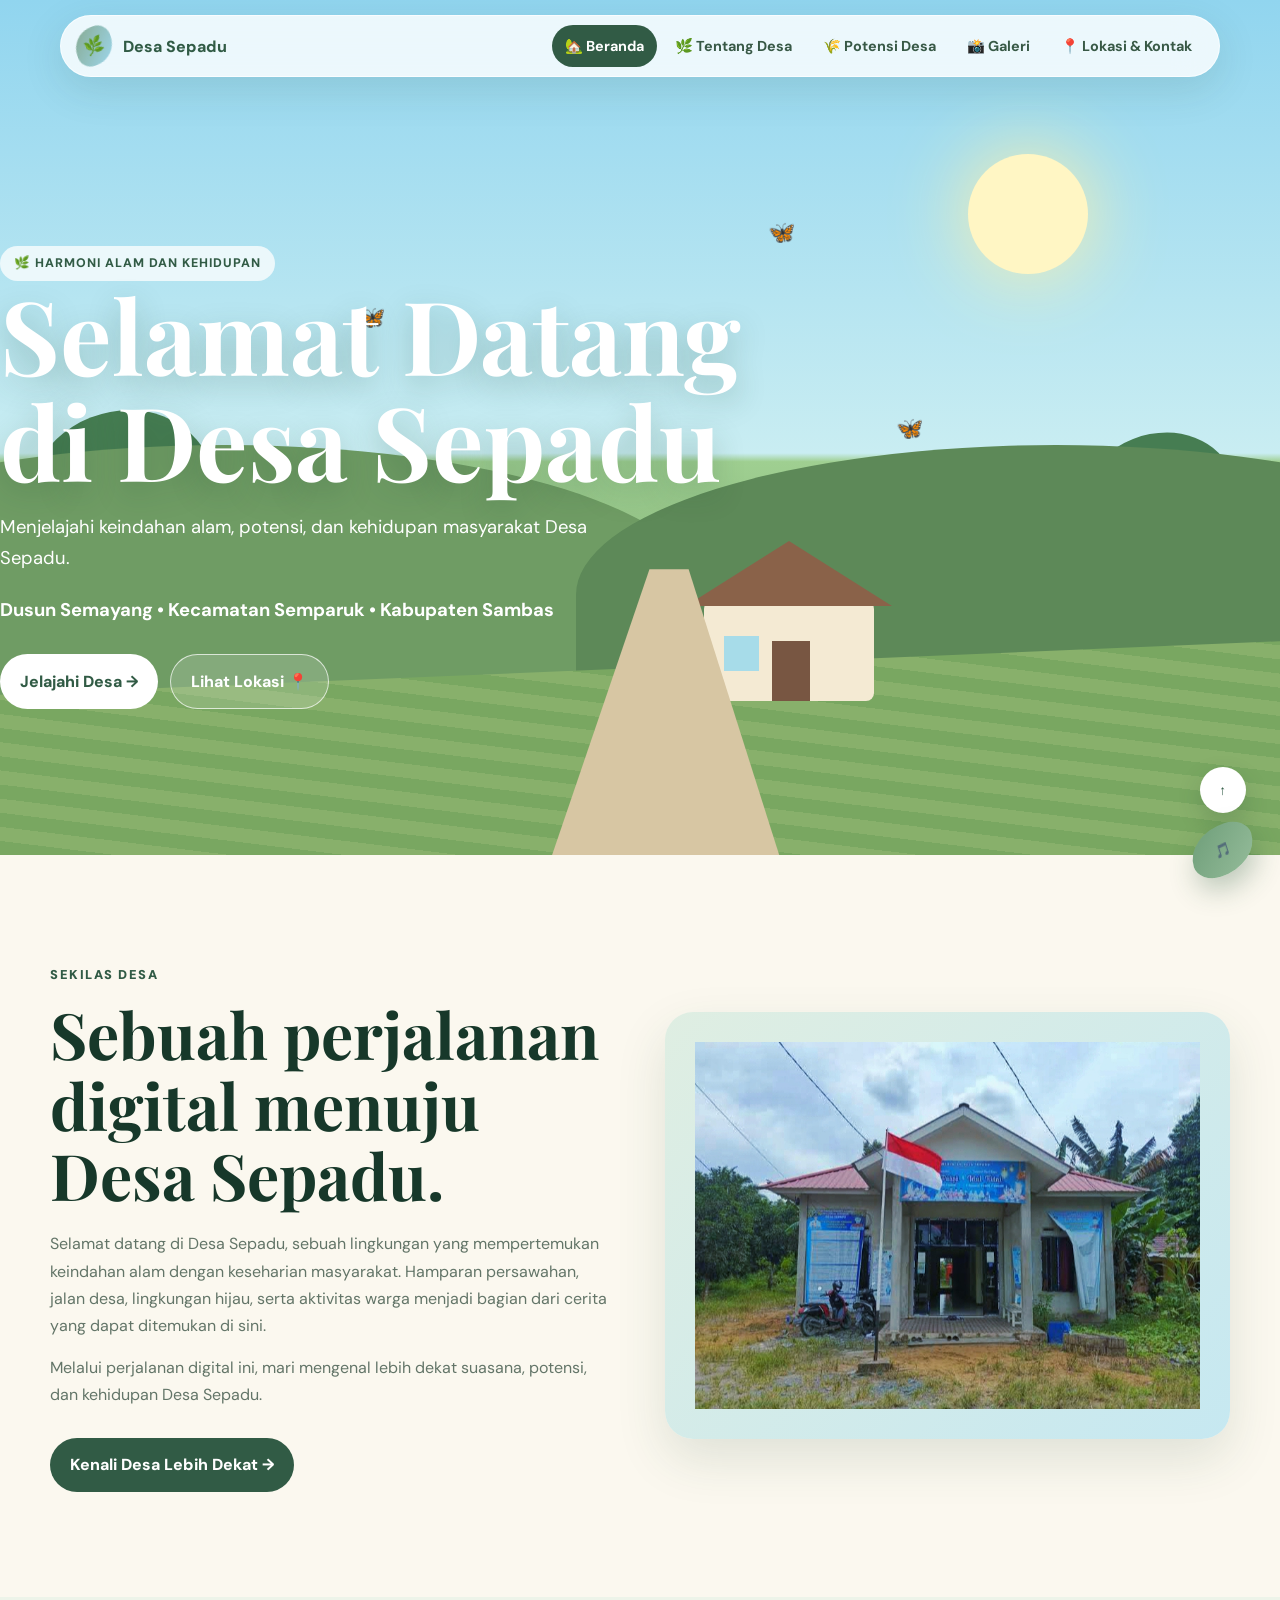
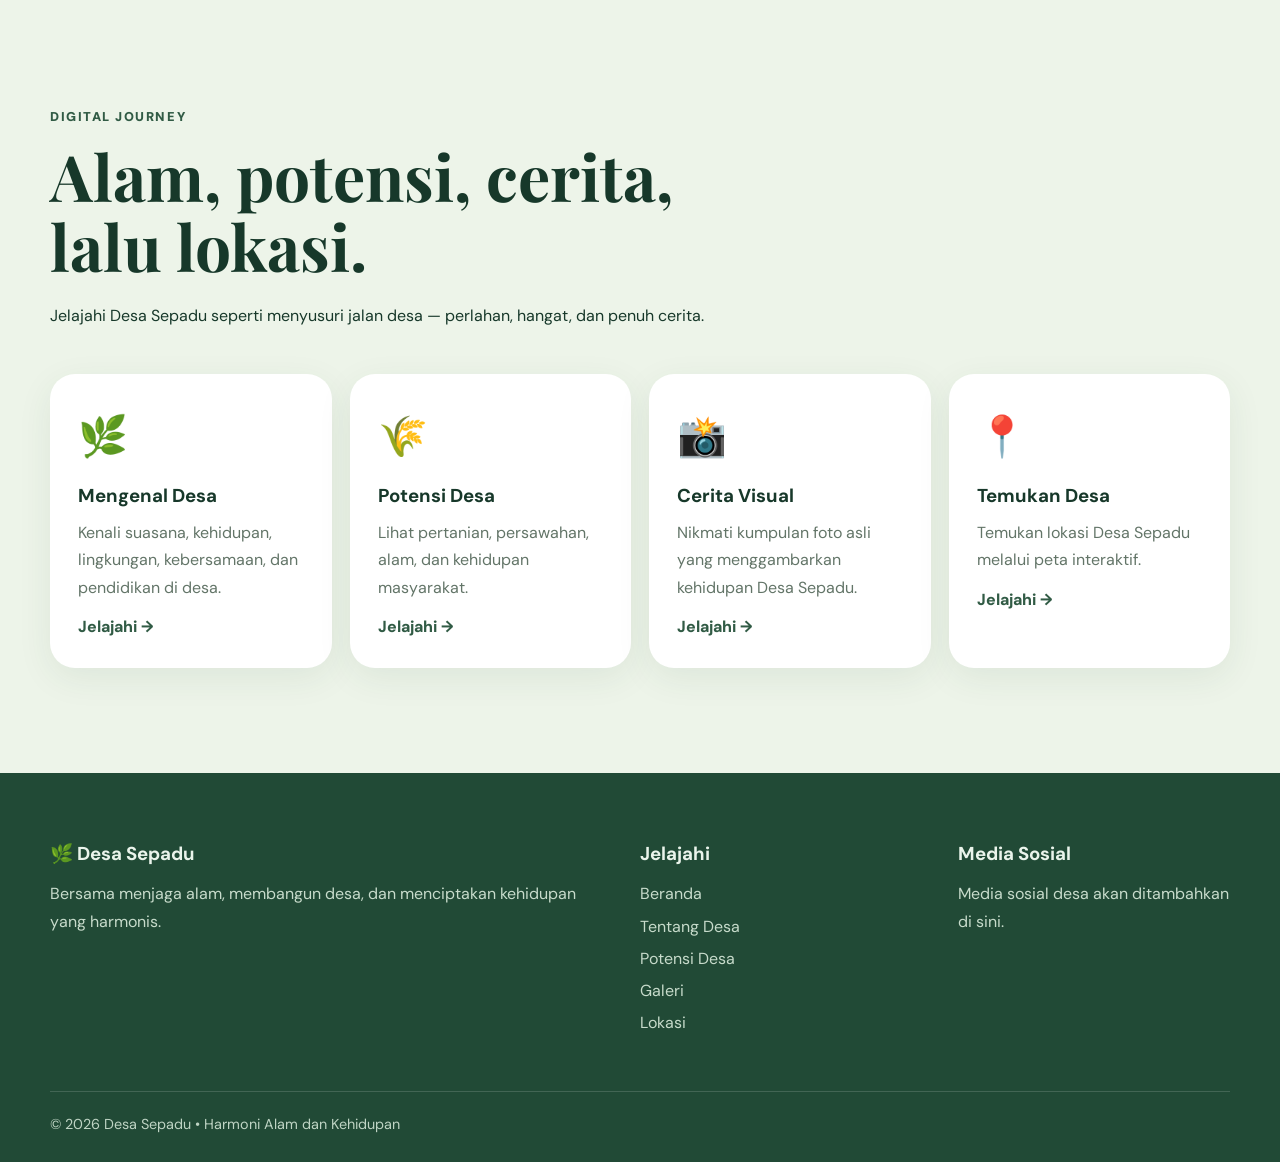
==== index.html @ 06045ded "Add files via upload" ====
<!DOCTYPE html>
<html lang="id">
<head>
    <meta charset="UTF-8">
    <meta name="viewport" content="width=device-width, initial-scale=1.0">
    <title>Desa Sepadu — Harmoni Alam dan Kehidupan</title>
    <link rel="stylesheet" href="style.css">
</head>

<body>

<!-- ================= NAVBAR ================= -->
<nav class="navbar">
    <div class="nav-container">

        <a href="index.html" class="logo">
            <span>🌿</span> Desa Sepadu
        </a>

        <button class="menu-btn" onclick="toggleMenu()">☰</button>

        <div class="nav-links" id="navLinks">
            <a href="index.html" class="active">🏡 Beranda</a>
            <a href="tentang.html">🌿 Tentang Desa</a>
            <a href="potensi.html">🌾 Potensi Desa</a>
            <a href="galeri.html">📸 Galeri</a>
            <a href="lokasi.html">📍 Lokasi & Kontak</a>
        </div>

    </div>
</nav>


<!-- ================= HERO ================= -->
<section class="hero">

    <div class="cloud cloud1"></div>
    <div class="cloud cloud2"></div>

    <div class="sun"></div>

    <div class="bird bird1">🐦</div>
    <div class="bird bird2">🐦</div>

    <div class="butterfly butterfly1">🦋</div>
    <div class="butterfly butterfly2">🦋</div>
    <div class="butterfly butterfly3">🦋</div>

    <div class="big-tree tree-left">
        <div class="tree-top"></div>
        <div class="tree-trunk"></div>
    </div>

    <div class="big-tree tree-right">
        <div class="tree-top"></div>
        <div class="tree-trunk"></div>
    </div>

    <div class="hill hill1"></div>
    <div class="hill hill2"></div>

    <div class="field"></div>

    <div class="house">
        <div class="roof"></div>
        <div class="door"></div>
        <div class="window"></div>
    </div>

    <div class="road"></div>

    <div class="hero-content reveal">

        <span class="badge">🌿 HARMONI ALAM DAN KEHIDUPAN</span>

        <h1>Selamat Datang<br>di Desa Sepadu</h1>

        <p>
            Menjelajahi keindahan alam, potensi, dan kehidupan
            masyarakat Desa Sepadu.
        </p>

        <p class="location-text">
            Dusun Semayang • Kecamatan Semparuk • Kabupaten Sambas
        </p>

        <div class="hero-buttons">
            <a href="tentang.html" class="btn primary">
                Jelajahi Desa →
            </a>

            <a href="lokasi.html" class="btn secondary">
                Lihat Lokasi 📍
            </a>
        </div>

    </div>

</section>


<!-- ================= SEKILAS ================= -->
<section class="section">

    <div class="container split">

        <div class="reveal">

            <span class="section-label">SEKILAS DESA</span>

            <h2>
                Sebuah perjalanan digital
                menuju Desa Sepadu.
            </h2>

            <p>
                Selamat datang di Desa Sepadu, sebuah lingkungan
                yang mempertemukan keindahan alam dengan keseharian
                masyarakat. Hamparan persawahan, jalan desa,
                lingkungan hijau, serta aktivitas warga menjadi
                bagian dari cerita yang dapat ditemukan di sini.
            </p>

            <p>
                Melalui perjalanan digital ini, mari mengenal lebih
                dekat suasana, potensi, dan kehidupan Desa Sepadu.
            </p>

            <a href="tentang.html" class="btn green">
                Kenali Desa Lebih Dekat →
            </a>

        </div>

      <div class="image-placeholder reveal">
    <img src="kantor-desa.jpeg"
         alt="Kantor Desa Desa Sepadu">
</div>
    </div>

</section>


<!-- ================= JOURNEY ================= -->
<section class="section soft">

    <div class="container">

        <div class="section-heading reveal">

            <span class="section-label">DIGITAL JOURNEY</span>

            <h2>
                Alam, potensi, cerita,<br>
                lalu lokasi.
            </h2>

            <p>
                Jelajahi Desa Sepadu seperti menyusuri jalan desa —
                perlahan, hangat, dan penuh cerita.
            </p>

        </div>


        <div class="journey-grid">

            <a href="tentang.html" class="journey-card reveal">
                <div class="journey-icon">🌿</div>
                <h3>Mengenal Desa</h3>
                <p>
                    Kenali suasana, kehidupan, lingkungan,
                    kebersamaan, dan pendidikan di desa.
                </p>
                <span>Jelajahi →</span>
            </a>


            <a href="potensi.html" class="journey-card reveal">
                <div class="journey-icon">🌾</div>
                <h3>Potensi Desa</h3>
                <p>
                    Lihat pertanian, persawahan, alam,
                    dan kehidupan masyarakat.
                </p>
                <span>Jelajahi →</span>
            </a>


            <a href="galeri.html" class="journey-card reveal">
                <div class="journey-icon">📸</div>
                <h3>Cerita Visual</h3>
                <p>
                    Nikmati kumpulan foto asli yang
                    menggambarkan kehidupan Desa Sepadu.
                </p>
                <span>Jelajahi →</span>
            </a>


            <a href="lokasi.html" class="journey-card reveal">
                <div class="journey-icon">📍</div>
                <h3>Temukan Desa</h3>
                <p>
                    Temukan lokasi Desa Sepadu melalui
                    peta interaktif.
                </p>
                <span>Jelajahi →</span>
            </a>

        </div>

    </div>

</section>


<!-- ================= FOOTER ================= -->
<footer>

    <div class="footer-container">

        <div>
            <h3>🌿 Desa Sepadu</h3>

            <p>
                Bersama menjaga alam, membangun desa,
                dan menciptakan kehidupan yang harmonis.
            </p>
        </div>

        <div>
            <h3>Jelajahi</h3>

            <a href="index.html">Beranda</a>
            <a href="tentang.html">Tentang Desa</a>
            <a href="potensi.html">Potensi Desa</a>
            <a href="galeri.html">Galeri</a>
            <a href="lokasi.html">Lokasi</a>
        </div>

        <div>
            <h3>Media Sosial</h3>

            <p>
                Media sosial desa akan ditambahkan di sini.
            </p>
        </div>

    </div>

    <div class="copyright">
        © 2026 Desa Sepadu • Harmoni Alam dan Kehidupan
    </div>

</footer>


<!-- ================= MUSIC ================= -->

<audio id="music"
       src="background-musik.mpeg"
       loop>
</audio>

<div class="floating-controls">

    <button id="topBtn" onclick="backToTop()">
        ↑
    </button>

    <button id="musicBtn"
            class="leaf-button"
            onclick="toggleMusic()"
            title="Putar Musik Desa">
        🎵
    </button>

</div>


<script src="script.js"></script>

</body>
</html>
---- style.css ----
@import url('https://fonts.googleapis.com/css2?family=DM+Sans:wght@400;500;600;700&family=Playfair+Display:wght@600;700;800&display=swap');


:root {

    --sage: #86a98f;
    --sage-dark: #315b45;
    --sage-light: #dfeee2;

    --sky: #9ed8ef;

    --cream: #fbf8ef;

    --white: #ffffff;

    --dark: #17382a;

    --muted: #637568;

    --shadow:
        0 20px 50px rgba(37, 75, 52, .13);

}


* {
    box-sizing: border-box;
    margin: 0;
    padding: 0;
}


html {
    scroll-behavior: smooth;
}


body {

    font-family:
        "DM Sans",
        sans-serif;

    background: var(--cream);

    color: var(--dark);

    line-height: 1.7;

    overflow-x: hidden;

}


a {
    text-decoration: none;

    color: inherit;
}


img {
    width: 100%;

    display: block;

}


.container {

    width:
        min(1180px, calc(100% - 40px));

    margin: auto;

}


/* ================= NAVBAR ================= */

.navbar {

    position: fixed;

    top: 15px;

    left: 50%;

    transform:
        translateX(-50%);

    z-index: 100;

    width:
        min(1160px, calc(100% - 28px));

    background:
        rgba(255,255,255,.82);

    backdrop-filter:
        blur(20px);

    border:
        1px solid rgba(255,255,255,.7);

    border-radius: 50px;

    box-shadow:
        0 12px 40px rgba(35,75,53,.13);

}


.nav-container {

    padding: 9px 14px;

    display: flex;

    align-items: center;

    justify-content: space-between;

}


.logo {

    display: flex;

    align-items: center;

    gap: 10px;

    font-weight: 800;

    color: var(--sage-dark);

}


.logo span {

    width: 38px;

    height: 38px;

    display: grid;

    place-items: center;

    background:
        linear-gradient(
            135deg,
            var(--sage),
            var(--sky)
        );

    border-radius:
        60% 35% 60% 35%;

    transform:
        rotate(-20deg);

}


.nav-links {

    display: flex;

    gap: 5px;

}


.nav-links a {

    padding:
        9px 13px;

    border-radius: 30px;

    font-size: .9rem;

    font-weight: 700;

    color: #385946;

    transition: .3s;

}


.nav-links a:hover,
.nav-links a.active {

    background:
        var(--sage-dark);

    color: white;

}


.menu-btn {

    display: none;

    border: none;

    background: none;

    font-size: 25px;

    color:
        var(--sage-dark);

}


/* ================= HERO ================= */

.hero {

    min-height: 95vh;

    position: relative;

    overflow: hidden;

    display: flex;

    align-items: center;

    background:
        linear-gradient(
            #91d5ef 0%,
            #c9edf2 53%,
            #9fcf91 54%,
            #64925d 100%
        );

}


.hero-content {

    position: relative;

    z-index: 20;

    padding-top: 100px;

}


.hero h1 {

    font-family:
        "Playfair Display",
        serif;

    color: white;

    font-size:
        clamp(3rem, 8vw, 6.5rem);

    line-height: 1.03;

    max-width: 850px;

    text-shadow:
        0 10px 30px rgba(27,70,46,.25);

}


.hero p {

    color: white;

    max-width: 650px;

    font-size: 1.15rem;

    margin-top: 20px;

}


.location-text {

    font-weight: 700;

}


.badge {

    display: inline-block;

    padding: 7px 14px;

    border-radius: 30px;

    background:
        rgba(255,255,255,.75);

    color:
        var(--sage-dark);

    font-weight: 800;

    font-size: .78rem;

    letter-spacing: .08em;

}


.hero-buttons {

    display: flex;

    flex-wrap: wrap;

    gap: 12px;

    margin-top: 28px;

}


.btn {

    display: inline-flex;

    align-items: center;

    justify-content: center;

    padding:
        13px 20px;

    border-radius: 50px;

    font-weight: 800;

    transition: .3s;

}


.btn:hover {

    transform:
        translateY(-4px);

}


.btn.primary {

    background: white;

    color: var(--sage-dark);

}


.btn.secondary {

    color: white;

    border:
        1px solid rgba(255,255,255,.7);

    background:
        rgba(255,255,255,.15);

}


.btn.green {

    background:
        var(--sage-dark);

    color: white;

    margin-top: 15px;

}


/* ================= LANDSCAPE ================= */

.sun {

    position: absolute;

    width: 120px;

    height: 120px;

    border-radius: 50%;

    background: #fff6c4;

    right: 15%;

    top: 18%;

    box-shadow:
        0 0 80px #fff1a7;

}


.cloud {

    position: absolute;

    width: 190px;

    height: 55px;

    background:
        rgba(255,255,255,.75);

    border-radius: 50px;

    animation:
        cloudMove 40s linear infinite;

}


.cloud::before,
.cloud::after {

    content: "";

    position: absolute;

    background: inherit;

    border-radius: 50%;

}


.cloud::before {

    width: 90px;

    height: 90px;

    left: 25px;

    top: -40px;

}


.cloud::after {

    width: 100px;

    height: 100px;

    right: 20px;

    top: -50px;

}


.cloud1 {

    top: 20%;

    left: -220px;

}


.cloud2 {

    top: 34%;

    left: -400px;

    transform: scale(.7);

    animation-duration: 55s;

}


@keyframes cloudMove {

    to {

        left: 110%;

    }

}


.hill {

    position: absolute;

    bottom: 13%;

    width: 75%;

    height: 35%;

    border-radius:
        50% 50% 0 0;

    background:
        #6f9c64;

}


.hill1 {

    left: -20%;

}


.hill2 {

    right: -20%;

    background:
        #5d8958;

}


.field {

    position: absolute;

    bottom: 0;

    width: 100%;

    height: 25%;

    background:
        repeating-linear-gradient(
            7deg,
            #79a761 0 14px,
            #88b06b 14px 28px
        );

    clip-path:
        polygon(
            0 25%,
            100% 0,
            100% 100%,
            0 100%
        );

}


.road {

    position: absolute;

    bottom: -5px;

    left: 43%;

    width: 18%;

    height: 34%;

    background:
        #d7c6a3;

    clip-path:
        polygon(
            43% 0,
            60% 0,
            100% 100%,
            0 100%
        );

}


/* ================= TREE ================= */

.big-tree {

    position: absolute;

    bottom: 17%;

    width: 190px;

    height: 300px;

}


.tree-left {

    left: 2%;

}


.tree-right {

    right: 2%;

    transform: scale(.85);

}


.tree-top {

    position: absolute;

    top: 0;

    width: 190px;

    height: 180px;

    background:
        #467d52;

    border-radius:
        55% 45% 50% 45%;

    animation:
        treeMove 5s ease-in-out infinite;

}


.tree-top::before {

    content: "";

    position: absolute;

    width: 120px;

    height: 120px;

    background: #578d5c;

    border-radius: 50%;

    left: -35px;

    top: 60px;

}


.tree-top::after {

    content: "";

    position: absolute;

    width: 130px;

    height: 130px;

    background: #528858;

    border-radius: 50%;

    right: -30px;

    top: 45px;

}


.tree-trunk {

    position: absolute;

    width: 27px;

    height: 150px;

    background: #654e34;

    left: 47%;

    bottom: 0;

    border-radius: 20px;

}


@keyframes treeMove {

    0%,100% {
        transform: rotate(-1deg);
    }

    50% {
        transform: rotate(2deg);
    }

}


/* ================= HOUSE ================= */

.house {

    position: absolute;

    left: 55%;

    bottom: 18%;

    width: 170px;

    height: 100px;

    background: #f4ead3;

    border-radius: 8px;

}


.roof {

    position: absolute;

    left: -18px;

    top: -60px;

    border-left:
        103px solid transparent;

    border-right:
        103px solid transparent;

    border-bottom:
        65px solid #8a6249;

}


.door {

    position: absolute;

    bottom: 0;

    left: 68px;

    width: 38px;

    height: 60px;

    background: #785642;

}


.window {

    position: absolute;

    left: 20px;

    bottom: 30px;

    width: 35px;

    height: 35px;

    background: #a7dce9;

}


/* ================= ANIMALS ================= */

.bird {

    position: absolute;

    left: -50px;

    font-size: 25px;

    animation:
        birdMove 24s linear infinite;

}


.bird1 {

    top: 18%;

}


.bird2 {

    top: 29%;

    animation-delay: -10s;

}


@keyframes birdMove {

    to {

        left: 110%;

        transform:
            translateY(80px);

    }

}


.butterfly {

    position: absolute;

    font-size: 22px;

    animation:
        butterflyMove 12s ease-in-out infinite;

}


.butterfly1 {

    left: 28%;

    top: 35%;

}


.butterfly2 {

    left: 70%;

    top: 48%;

    animation-delay: -4s;

}


.butterfly3 {

    left: 60%;

    top: 25%;

    animation-delay: -8s;

}


@keyframes butterflyMove {

    0%,100% {
        transform:
            translate(0,0);
    }

    35% {
        transform:
            translate(50px,-35px);
    }

    70% {
        transform:
            translate(20px,40px);
    }

}


/* ================= SECTION ================= */

.section {

    padding:
        105px 0;

}


.section.soft {

    background:
        #edf4e9;

}


.section-heading {

    max-width: 700px;

    margin-bottom: 45px;

}


.section-label {

    color:
        var(--sage-dark);

    font-weight: 900;

    font-size: .8rem;

    letter-spacing: .12em;

}


h2 {

    font-family:
        "Playfair Display",
        serif;

    font-size:
        clamp(2.2rem,5vw,4rem);

    line-height: 1.1;

    margin:
        12px 0 20px;

}


h3 {

    line-height: 1.2;

}


.split {

    display: grid;

    grid-template-columns:
        1fr 1fr;

    gap: 50px;

    align-items: center;

}


.split p {

    color:
        var(--muted);

    margin-bottom: 15px;

}


/* ================= PLACEHOLDER ================= */

.image-placeholder {

    min-height: 370px;

    border-radius: 28px;

    background:
        linear-gradient(
            135deg,
            #dfeee2,
            #c6e8f1
        );

    display: flex;

    flex-direction: column;

    align-items: center;

    justify-content: center;

    text-align: center;

    padding: 30px;

    box-shadow:
        var(--shadow);

}


.image-placeholder span {

    font-size: 60px;

    margin-bottom: 10px;

}


.image-placeholder p {

    color:
        var(--muted);

}


/* ================= JOURNEY ================= */

.journey-grid {

    display: grid;

    grid-template-columns:
        repeat(4,1fr);

    gap: 18px;

}


.journey-card {

    background:
        white;

    padding: 28px;

    border-radius: 25px;

    box-shadow:
        0 10px 35px rgba(39,74,52,.08);

    transition: .35s;

}


.journey-card:hover {

    transform:
        translateY(-10px);

    box-shadow:
        var(--shadow);

}


.journey-icon {

    font-size: 40px;

    margin-bottom: 15px;

}


.journey-card p {

    color:
        var(--muted);

    margin:
        12px 0;

}


.journey-card span {

    color:
        var(--sage-dark);

    font-weight: 800;

}


/* ================= PAGE HEADER ================= */

.page-header {

    padding:
        170px 0 85px;

    background:
        linear-gradient(
            135deg,
            #dff1e2,
            #bfe4ef
        );

}


.page-header h1 {

    font-family:
        "Playfair Display",
        serif;

    font-size:
        clamp(3rem,7vw,5.5rem);

    line-height: 1.05;

    max-width: 850px;

    margin-top: 18px;

}


.page-header p {

    color:
        var(--muted);

    margin-top: 20px;

    font-size: 1.1rem;

}


/* ================= INFO ================= */

.info-list {

    display: grid;

    gap: 12px;

    margin:
        25px 0;

}


.info-list div {

    background:
        white;

    padding:
        14px 17px;

    border-radius:
        16px;

    box-shadow:
        0 8px 25px rgba(40,80,55,.07);

}


/* ================= FEATURES ================= */

.feature-grid {

    display: grid;

    grid-template-columns:
        repeat(2,1fr);

    gap: 22px;

}


.feature-card {

    background:
        white;

    padding:
        30px;

    border-radius:
        27px;

    box-shadow:
        0 10px 30px rgba(40,80,55,.08);

    transition:
        .3s;

}


.feature-card:hover {

    transform:
        translateY(-6px);

}


.feature-icon {

    font-size: 38px;

    margin-bottom: 12px;

}


.feature-card p {

    color:
        var(--muted);

    margin-top: 12px;

}


/* ================= EDUCATION ================= */

.education {

    background:
        linear-gradient(
            135deg,
            #f3f8ed,
            #e0f1f3
        );

}


.real-image {

    border-radius:
        28px;

    overflow:
        hidden;

    box-shadow:
        var(--shadow);

}


.real-image img {

    width: 100%;

    min-height: 370px;

    object-fit: cover;

}


/* ================= POTENTIAL ================= */

.potential-grid {

    display: grid;

    grid-template-columns:
        repeat(2,1fr);

    gap: 25px;

}


.potential-card {

    background:
        white;

    border-radius:
        28px;

    overflow:
        hidden;

    box-shadow:
        0 10px 35px rgba(39,74,52,.09);

    transition:
        .35s;

}


.potential-card:hover {

    transform:
        translateY(-8px);

    box-shadow:
        var(--shadow);

}


.potential-image {

    height: 270px;

    overflow:
        hidden;

}


.potential-image img {

    width: 100%;

    height: 100%;

    object-fit: cover;

    transition:
        .6s;

}


.potential-card:hover
.potential-image img {

    transform:
        scale(1.07);

}


.placeholder-small {

    width: 100%;

    height: 100%;

    display: flex;

    align-items: center;

    justify-content: center;

    flex-direction: column;

    text-align: center;

    background:
        linear-gradient(
            135deg,
            #dfeee2,
            #c7e8f2
        );

    color:
        var(--sage-dark);

    font-weight: 800;

}


.potential-content {

    padding: 28px;

}


.potential-content p {

    color:
        var(--muted);

    margin:
        12px 0 20px;

}


.text-link {

    color:
        var(--sage-dark);

    font-weight:
        800;

}


/* ================= GALLERY ================= */

.gallery {

    columns:
        3 280px;

    column-gap:
        18px;

}


.gallery-item {

    break-inside:
        avoid;

    position:
        relative;

    overflow:
        hidden;

    border-radius:
        22px;

    margin-bottom:
        18px;

    background:
        #dfeee2;

    cursor:
        pointer;

}


.gallery-item img {

    width:
        100%;

    transition:
        .5s;

}


.gallery-item:hover img {

    transform:
        scale(1.06);

}


.gallery-placeholder {

    min-height:
        230px;

    display:
        none;

    align-items:
        center;

    justify-content:
        center;

    flex-direction:
        column;

    text-align:
        center;

    padding:
        25px;

    background:
        linear-gradient(
            135deg,
            #dfeee2,
            #c9e7f1
        );

    color:
        var(--sage-dark);

    font-weight:
        800;

}


.gallery-caption {

    position:
        absolute;

    left:
        0;

    right:
        0;

    bottom:
        0;

    padding:
        45px 18px 16px;

    color:
        white;

    font-weight:
        800;

    background:
        linear-gradient(
            transparent,
            rgba(15,45,29,.85)
        );

}


/* ================= LIGHTBOX ================= */

.lightbox {

    position:
        fixed;

    inset:
        0;

    z-index:
        200;

    background:
        rgba(10,25,17,.9);

    display:
        flex;

    align-items:
        center;

    justify-content:
        center;

    padding:
        25px;

    opacity:
        0;

    visibility:
        hidden;

    transition:
        .3s;

}


.lightbox.open {

    opacity:
        1;

    visibility:
        visible;

}


.lightbox img {

    max-width:
        90vw;

    max-height:
        85vh;

    width:
        auto;

    border-radius:
        18px;

}


.lightbox-close {

    position:
        absolute;

    right:
        25px;

    top:
        25px;

    width:
        45px;

    height:
        45px;

    border:
        none;

    border-radius:
        50%;

    background:
        white;

    font-size:
        28px;

    cursor:
        pointer;

}


/* ================= MAP ================= */

.contact-layout {

    display:
        grid;

    grid-template-columns:
        1.3fr 1fr;

    gap:
        30px;

}



.map-container {
    border-radius: 28px;
    overflow: hidden;
    box-shadow: var(--shadow);
    height: 520px;
}

#map {
    width: 100%;
    height: 100%;
}

.contact-card {

    background:
        white;

    padding:
        30px;

    border-radius:
        28px;

    box-shadow:
        var(--shadow);

}


.contact-item {

    display:
        flex;

    gap:
        15px;

    padding:
        17px 0;

    border-bottom:
        1px solid #e8eee8;

}


.contact-item > span {

    font-size:
        25px;

}


.contact-item p {

    color:
        var(--muted);

    margin-top:
        5px;

}


/* ================= FOOTER ================= */

footer {

    background:
        #214a36;

    color:
        #eaf4eb;

    padding:
        70px 0 25px;

}


.footer-container {

    width:
        min(1180px, calc(100% - 40px));

    margin:
        auto;

    display:
        grid;

    grid-template-columns:
        2fr 1fr 1fr;

    gap:
        45px;

}


.footer-container h3 {

    margin-bottom:
        15px;

}


.footer-container p {

    color:
        #c7dbcb;

}


.footer-container a {

    display:
        block;

    color:
        #c7dbcb;

    margin:
        5px 0;

}


.footer-container a:hover {

    color:
        white;

}


.copyright {

    width:
        min(1180px, calc(100% - 40px));

    margin:
        50px auto 0;

    padding-top:
        20px;

    border-top:
        1px solid rgba(255,255,255,.15);

    color:
        #bfd4c4;

    font-size:
        .9rem;

}


/* ================= FLOATING BUTTON ================= */

.floating-controls {

    position:
        fixed;

    right:
        25px;

    bottom:
        25px;

    z-index:
        150;

    display:
        flex;

    flex-direction:
        column;

    gap:
        12px;

    align-items:
        center;

}


#topBtn {

    width:
        46px;

    height:
        46px;

    border:
        none;

    border-radius:
        50%;

    background:
        white;

    color:
        var(--sage-dark);

    box-shadow:
        0 10px 25px rgba(30,70,48,.2);

    cursor:
        pointer;

    opacity:
        0;

    pointer-events:
        none;

    transition:
        .3s;

}


#topBtn.show {

    opacity:
        1;

    pointer-events:
        auto;

}


.leaf-button {

    width:
        65px;

    height:
        50px;

    border:
        none;

    color:
        white;

    cursor:
        pointer;

    background:
        linear-gradient(
            135deg,
            #6d9d78,
            #96bd9b
        );

    border-radius:
        65% 35% 65% 35%;

    transform:
        rotate(-18deg);

    box-shadow:
        0 12px 28px rgba(37,84,54,.3);

    transition:
        .3s;

}


.leaf-button:hover {

    transform:
        rotate(-25deg)
        scale(1.08);

}


/* ================= REVEAL ================= */

.reveal {

    opacity:
        0;

    transform:
        translateY(25px);

    transition:
        .8s ease;

}


.reveal.show {

    opacity:
        1;

    transform:
        translateY(0);

}


/* ================= MOBILE ================= */

@media(max-width:900px) {

    .menu-btn {

        display:
            block;

    }


    .nav-links {

        display:
            none;

        position:
            absolute;

        top:
            65px;

        left:
            0;

        right:
            0;

        flex-direction:
            column;

        background:
            rgba(255,255,255,.97);

        padding:
            12px;

        border-radius:
            25px;

        box-shadow:
            var(--shadow);

    }


    .nav-links.open {

        display:
            flex;

    }


    .nav-links a {

        width:
            100%;

        text-align:
            center;

    }


    .split,
    .contact-layout {

        grid-template-columns:
            1fr;

    }


    .journey-grid {

        grid-template-columns:
            repeat(2,1fr);

    }


    .potential-grid {

        grid-template-columns:
            1fr;

    }


    .footer-container {

        grid-template-columns:
            1fr 1fr;

    }

}


@media(max-width:600px) {

    .container {

        width:
            calc(100% - 28px);

    }


    .navbar {

        top:
            10px;

    }


    .hero {

        min-height:
            90vh;

    }


    .hero h1 {

        font-size:
            3.2rem;

    }


    .hero-content {

        padding-top:
            90px;

    }


    .big-tree {

        transform:
            scale(.65);

        transform-origin:
            bottom;

    }


    .tree-left {

        left:
            -50px;

    }


    .tree-right {

        right:
            -60px;

    }


    .house {

        left:
            43%;

        transform:
            scale(.6);

        transform-origin:
            bottom;

    }


    .journey-grid,
    .feature-grid {

        grid-template-columns:
            1fr;

    }


    .section {

        padding:
            75px 0;

    }


    .page-header {

        padding:
            130px 0 65px;

    }


    .page-header h1 {

        font-size:
            3.1rem;

    }


    #map {

        height:
            390px;

    }


    .footer-container {

        grid-template-columns:
            1fr;

    }


    .floating-controls {

        right:
            15px;

        bottom:
            15px;

    }


    .sun {

        width:
            80px;

        height:
            80px;

    }

}


/* ================= REDUCED MOTION ================= */

@media(prefers-reduced-motion: reduce) {

    *,
    *::before,
    *::after {

        animation-duration:
            .001ms !important;

        animation-iteration-count:
            1 !important;

        scroll-behavior:
            auto !important;

        transition-duration:
            .001ms !important;

    }

}
/* ================= KATA PENUTUP ================= */

.closing-section {
    padding: 100px 0;
    text-align: center;
    background: linear-gradient(135deg, #dfeee2, #c9e7f1);
}

.closing-section .container {
    max-width: 850px;
}

.closing-section h2 {
    margin-top: 20px;
    color: var(--dark);
}

.closing-section p {
    color: var(--muted);
    font-size: 1.05rem;
    margin-top: 15px;
}

.closing-section strong {
    color: var(--sage-dark);
}
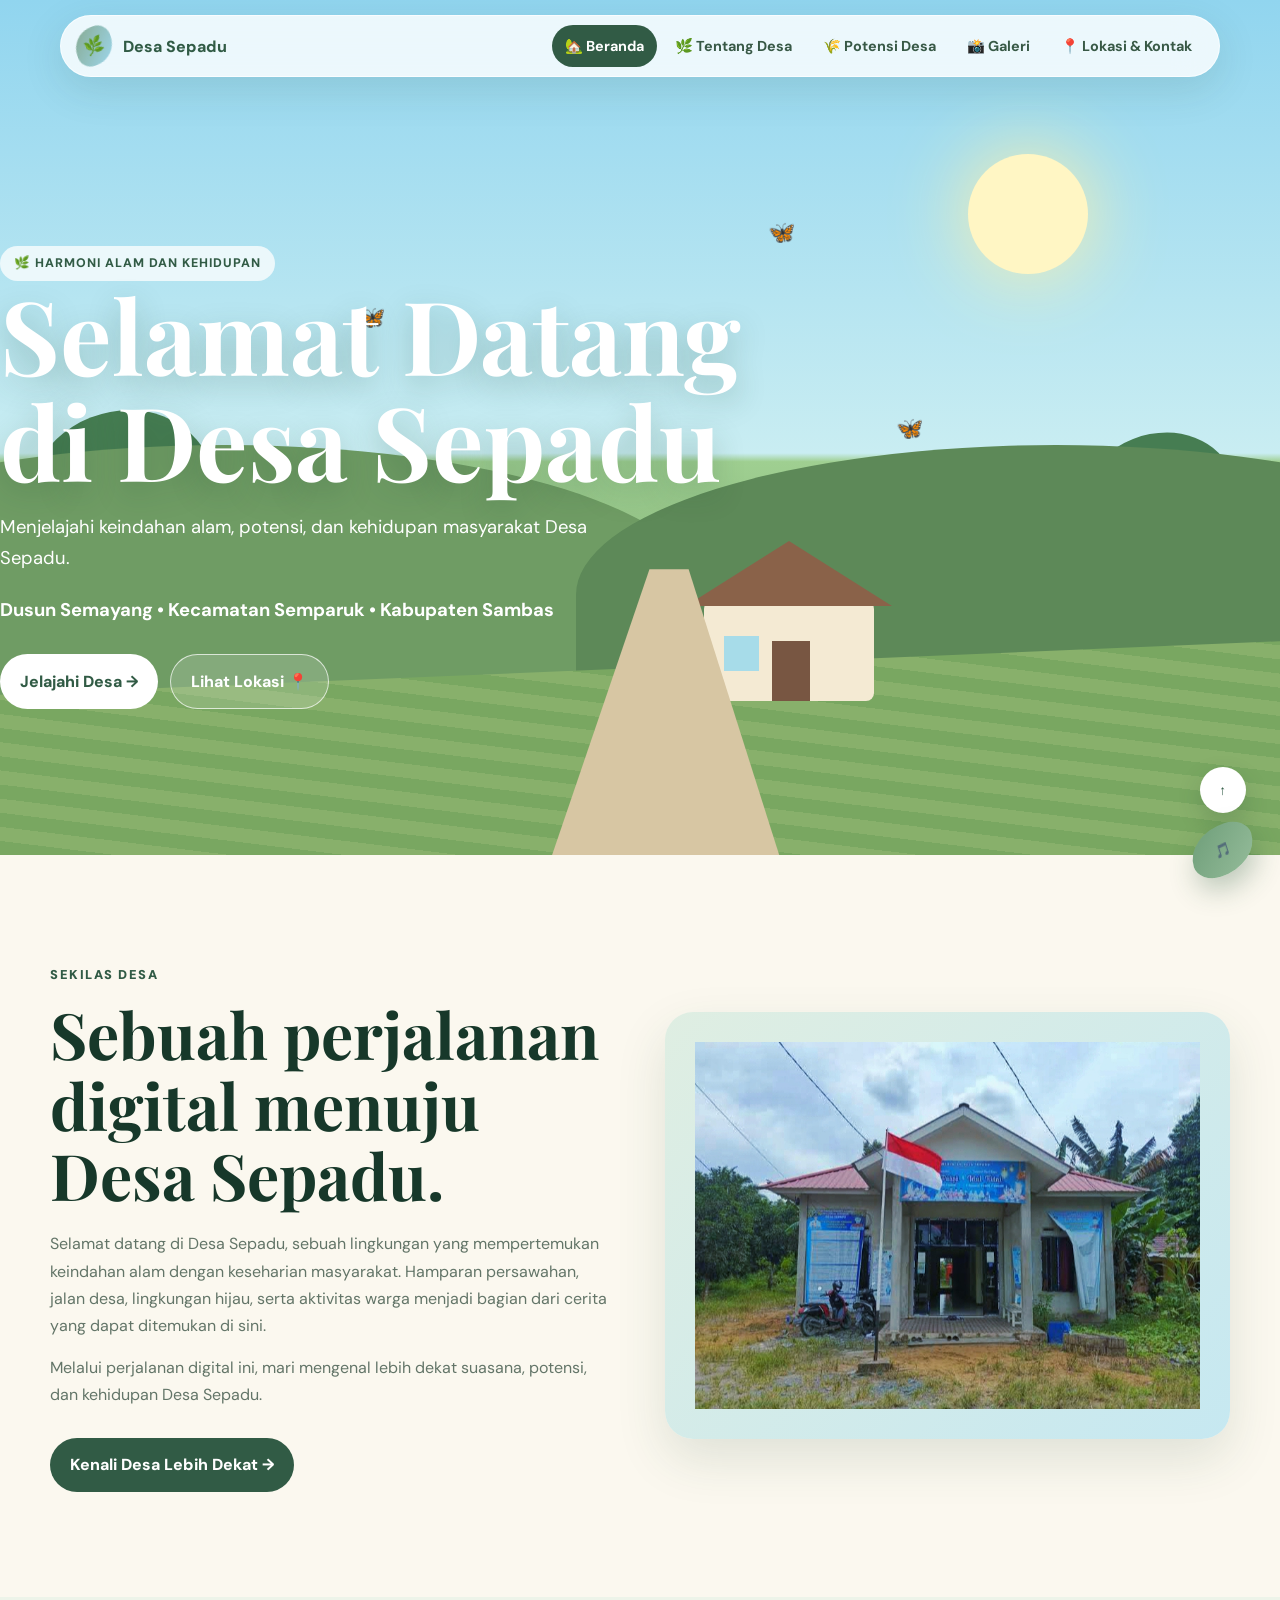
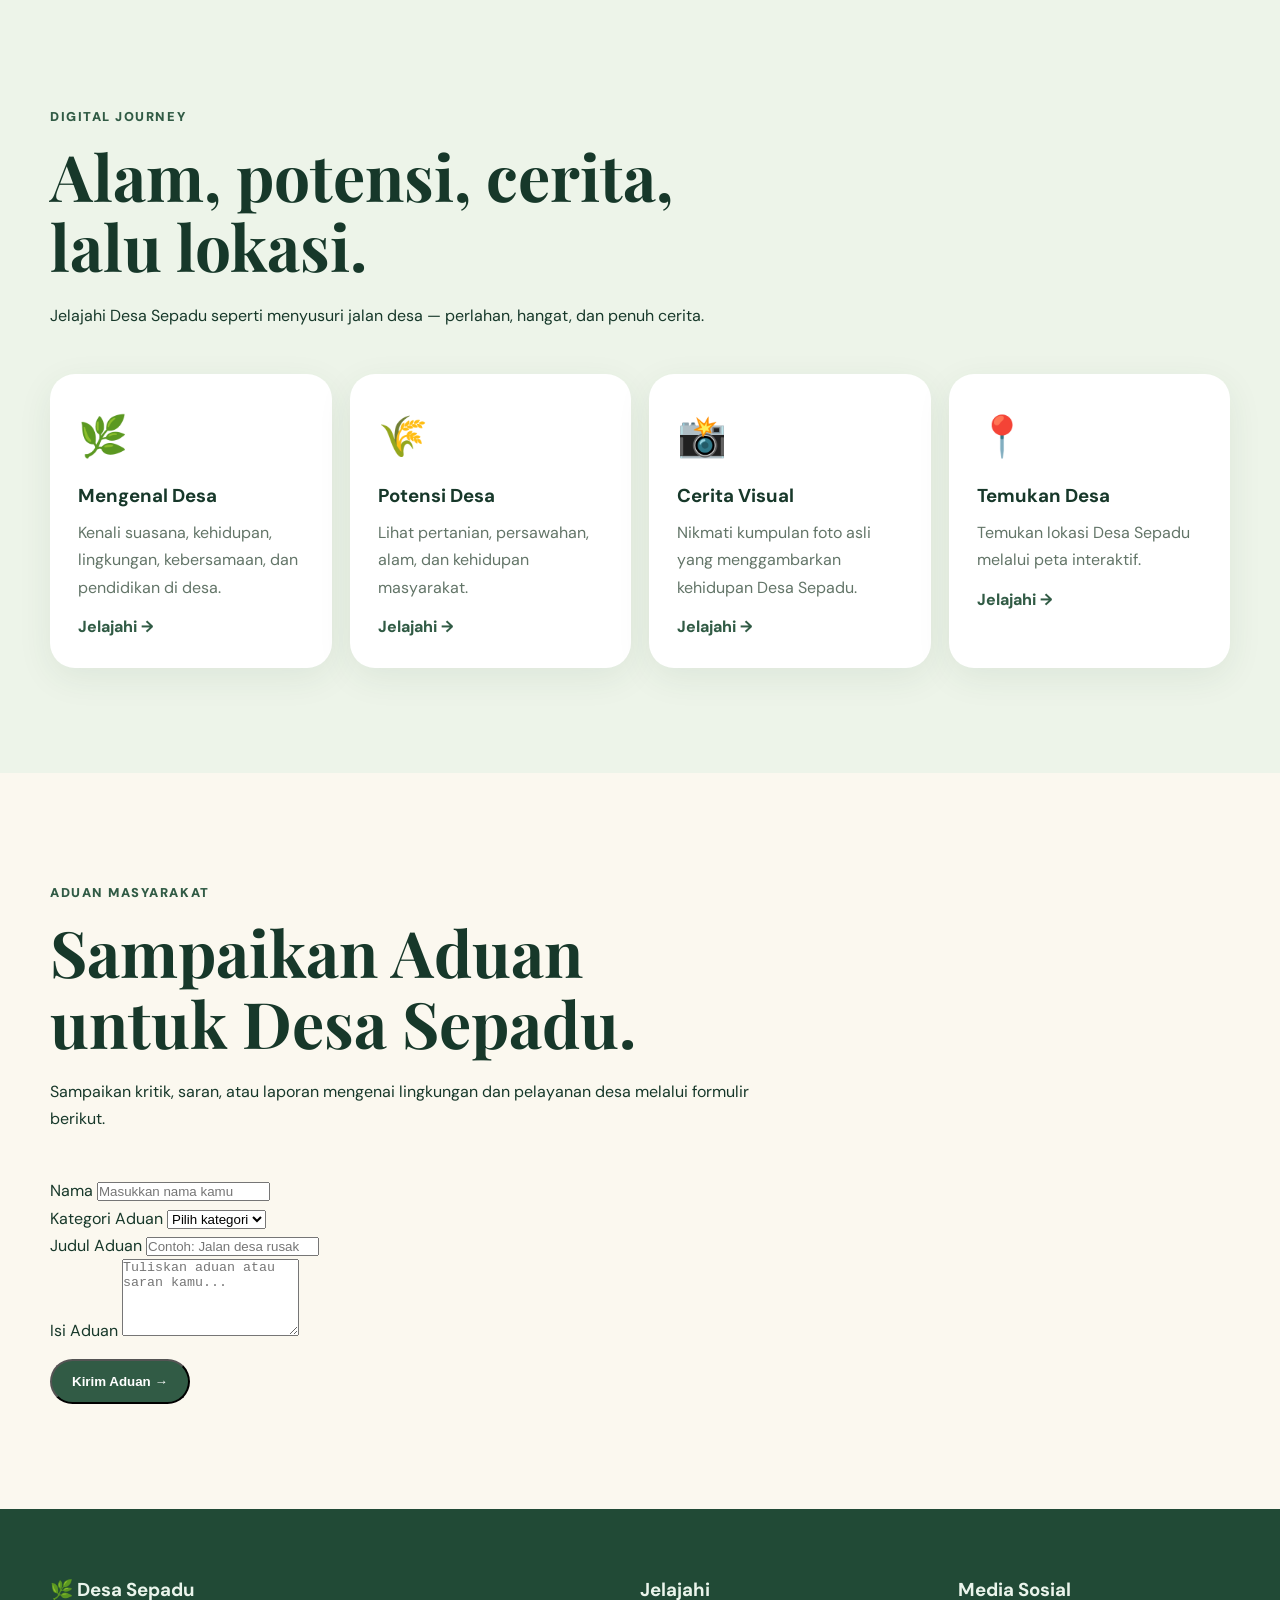
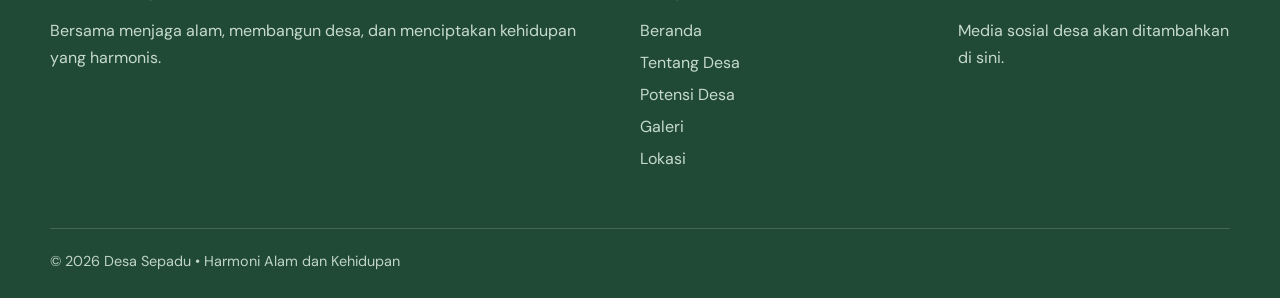
==== commit 38aa5bc9: "Update index.html" ====
--- a/index.html
+++ b/index.html
@@ -213,7 +213,94 @@
     </div>
 
 </section>
-
+<!-- ================= ADUAN MASYARAKAT ================= -->
+
+<section class="section" id="aduan">
+
+    <div class="container">
+
+        <div class="section-heading reveal">
+
+            <span class="section-label">ADUAN MASYARAKAT</span>
+
+            <h2>
+                Sampaikan Aduan<br>
+                untuk Desa Sepadu.
+            </h2>
+
+            <p>
+                Sampaikan kritik, saran, atau laporan mengenai
+                lingkungan dan pelayanan desa melalui formulir berikut.
+            </p>
+
+        </div>
+
+        <div class="aduan-card reveal">
+
+            <form id="aduanForm">
+
+                <div class="form-group">
+                    <label for="nama">Nama</label>
+                    <input
+                        type="text"
+                        id="nama"
+                        name="nama"
+                        placeholder="Masukkan nama kamu"
+                        required>
+                </div>
+
+                <div class="form-group">
+                    <label for="kategori">Kategori Aduan</label>
+                    <select
+                        id="kategori"
+                        name="kategori"
+                        required>
+
+                        <option value="">Pilih kategori</option>
+                        <option value="Infrastruktur">Infrastruktur</option>
+                        <option value="Lingkungan">Lingkungan</option>
+                        <option value="Pelayanan">Pelayanan</option>
+                        <option value="Kebersihan">Kebersihan</option>
+                        <option value="Lainnya">Lainnya</option>
+
+                    </select>
+                </div>
+
+                <div class="form-group">
+                    <label for="judul">Judul Aduan</label>
+                    <input
+                        type="text"
+                        id="judul"
+                        name="judul"
+                        placeholder="Contoh: Jalan desa rusak"
+                        required>
+                </div>
+
+                <div class="form-group">
+                    <label for="isi_aduan">Isi Aduan</label>
+                    <textarea
+                        id="isi_aduan"
+                        name="isi_aduan"
+                        rows="5"
+                        placeholder="Tuliskan aduan atau saran kamu..."
+                        required></textarea>
+                </div>
+
+                <button
+                    type="submit"
+                    class="btn green">
+                    Kirim Aduan →
+                </button>
+
+                <p id="aduanMessage"></p>
+
+            </form>
+
+        </div>
+
+    </div>
+
+</section>
 
 <!-- ================= FOOTER ================= -->
 <footer>
@@ -282,4 +369,4 @@
 <script src="script.js"></script>
 
 </body>
-</html>+</html>
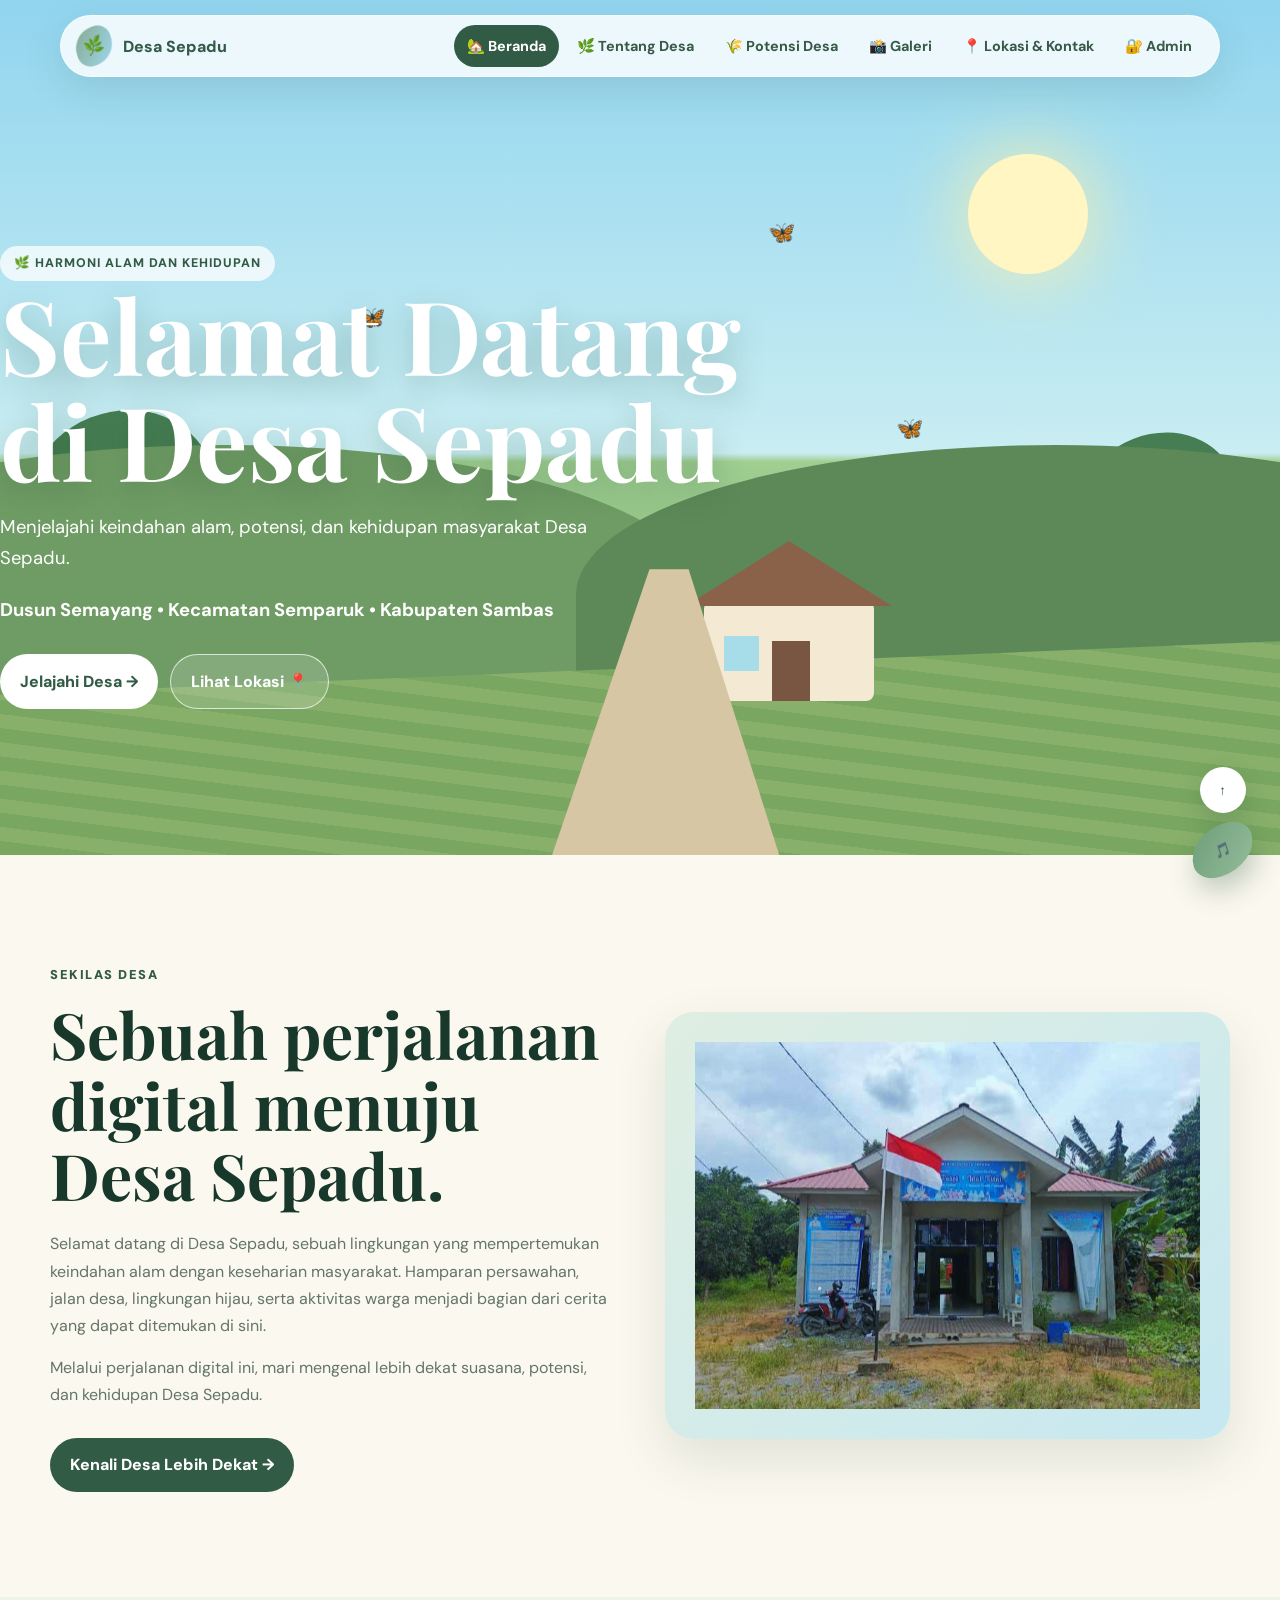
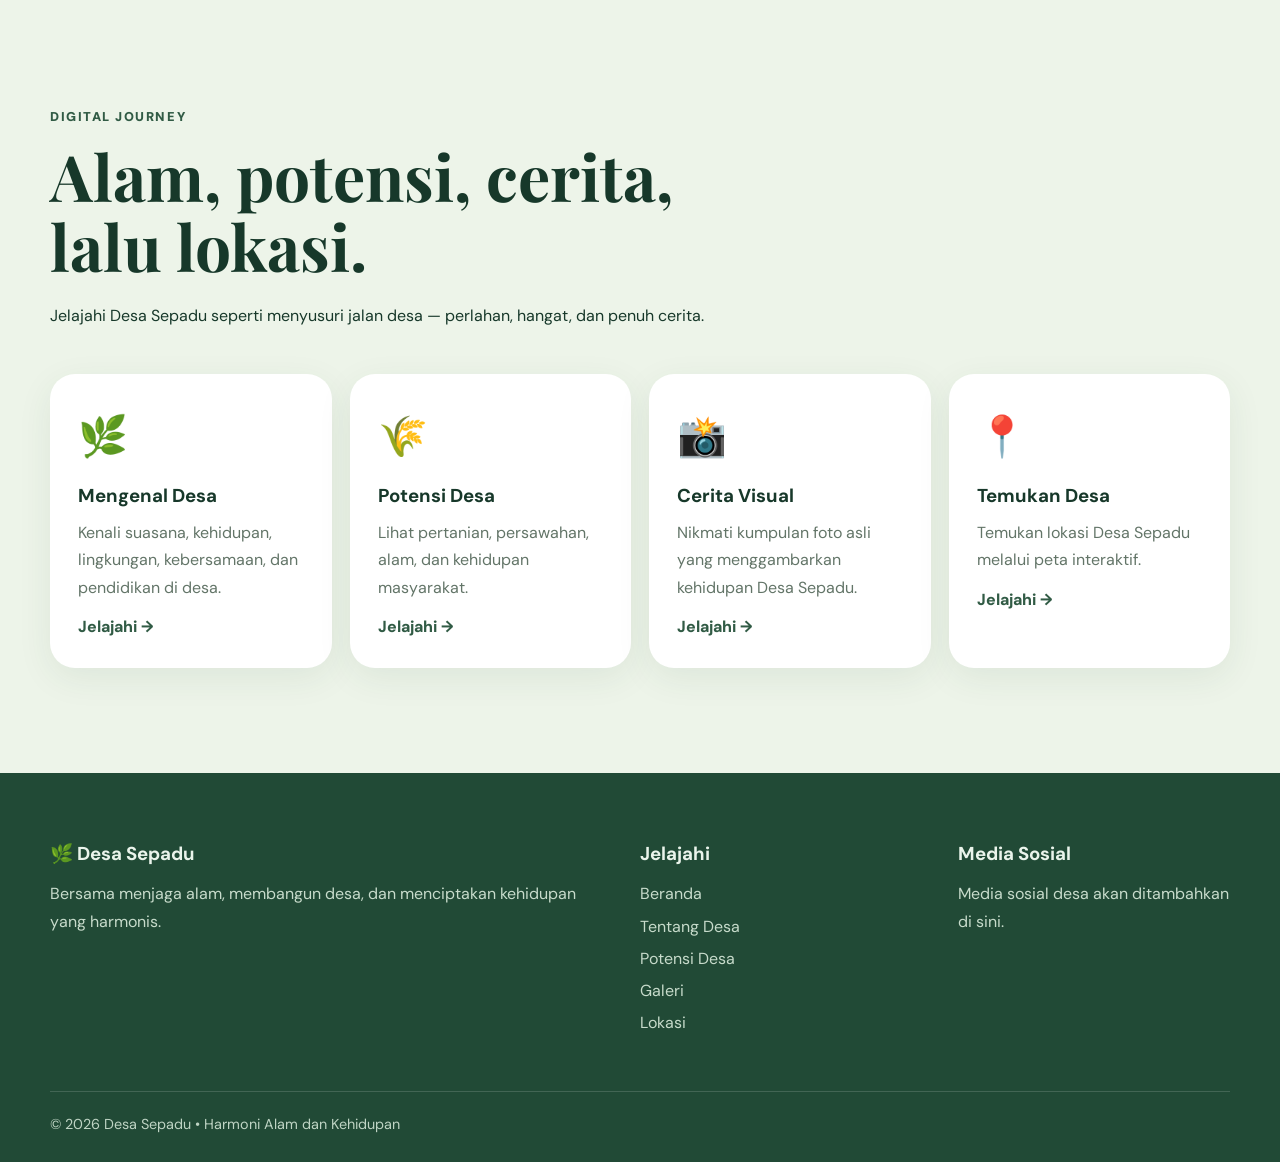
==== commit 8910d2ab: "Add files via upload" ====
--- a/index.html
+++ b/index.html
@@ -1,372 +1,285 @@
-<!DOCTYPE html>
-<html lang="id">
-<head>
-    <meta charset="UTF-8">
-    <meta name="viewport" content="width=device-width, initial-scale=1.0">
-    <title>Desa Sepadu — Harmoni Alam dan Kehidupan</title>
-    <link rel="stylesheet" href="style.css">
-</head>
-
-<body>
-
-<!-- ================= NAVBAR ================= -->
-<nav class="navbar">
-    <div class="nav-container">
-
-        <a href="index.html" class="logo">
-            <span>🌿</span> Desa Sepadu
-        </a>
-
-        <button class="menu-btn" onclick="toggleMenu()">☰</button>
-
-        <div class="nav-links" id="navLinks">
-            <a href="index.html" class="active">🏡 Beranda</a>
-            <a href="tentang.html">🌿 Tentang Desa</a>
-            <a href="potensi.html">🌾 Potensi Desa</a>
-            <a href="galeri.html">📸 Galeri</a>
-            <a href="lokasi.html">📍 Lokasi & Kontak</a>
-        </div>
-
-    </div>
-</nav>
-
-
-<!-- ================= HERO ================= -->
-<section class="hero">
-
-    <div class="cloud cloud1"></div>
-    <div class="cloud cloud2"></div>
-
-    <div class="sun"></div>
-
-    <div class="bird bird1">🐦</div>
-    <div class="bird bird2">🐦</div>
-
-    <div class="butterfly butterfly1">🦋</div>
-    <div class="butterfly butterfly2">🦋</div>
-    <div class="butterfly butterfly3">🦋</div>
-
-    <div class="big-tree tree-left">
-        <div class="tree-top"></div>
-        <div class="tree-trunk"></div>
-    </div>
-
-    <div class="big-tree tree-right">
-        <div class="tree-top"></div>
-        <div class="tree-trunk"></div>
-    </div>
-
-    <div class="hill hill1"></div>
-    <div class="hill hill2"></div>
-
-    <div class="field"></div>
-
-    <div class="house">
-        <div class="roof"></div>
-        <div class="door"></div>
-        <div class="window"></div>
-    </div>
-
-    <div class="road"></div>
-
-    <div class="hero-content reveal">
-
-        <span class="badge">🌿 HARMONI ALAM DAN KEHIDUPAN</span>
-
-        <h1>Selamat Datang<br>di Desa Sepadu</h1>
-
-        <p>
-            Menjelajahi keindahan alam, potensi, dan kehidupan
-            masyarakat Desa Sepadu.
-        </p>
-
-        <p class="location-text">
-            Dusun Semayang • Kecamatan Semparuk • Kabupaten Sambas
-        </p>
-
-        <div class="hero-buttons">
-            <a href="tentang.html" class="btn primary">
-                Jelajahi Desa →
-            </a>
-
-            <a href="lokasi.html" class="btn secondary">
-                Lihat Lokasi 📍
-            </a>
-        </div>
-
-    </div>
-
-</section>
-
-
-<!-- ================= SEKILAS ================= -->
-<section class="section">
-
-    <div class="container split">
-
-        <div class="reveal">
-
-            <span class="section-label">SEKILAS DESA</span>
-
-            <h2>
-                Sebuah perjalanan digital
-                menuju Desa Sepadu.
-            </h2>
-
-            <p>
-                Selamat datang di Desa Sepadu, sebuah lingkungan
-                yang mempertemukan keindahan alam dengan keseharian
-                masyarakat. Hamparan persawahan, jalan desa,
-                lingkungan hijau, serta aktivitas warga menjadi
-                bagian dari cerita yang dapat ditemukan di sini.
-            </p>
-
-            <p>
-                Melalui perjalanan digital ini, mari mengenal lebih
-                dekat suasana, potensi, dan kehidupan Desa Sepadu.
-            </p>
-
-            <a href="tentang.html" class="btn green">
-                Kenali Desa Lebih Dekat →
-            </a>
-
-        </div>
-
-      <div class="image-placeholder reveal">
-    <img src="kantor-desa.jpeg"
-         alt="Kantor Desa Desa Sepadu">
-</div>
-    </div>
-
-</section>
-
-
-<!-- ================= JOURNEY ================= -->
-<section class="section soft">
-
-    <div class="container">
-
-        <div class="section-heading reveal">
-
-            <span class="section-label">DIGITAL JOURNEY</span>
-
-            <h2>
-                Alam, potensi, cerita,<br>
-                lalu lokasi.
-            </h2>
-
-            <p>
-                Jelajahi Desa Sepadu seperti menyusuri jalan desa —
-                perlahan, hangat, dan penuh cerita.
-            </p>
-
-        </div>
-
-
-        <div class="journey-grid">
-
-            <a href="tentang.html" class="journey-card reveal">
-                <div class="journey-icon">🌿</div>
-                <h3>Mengenal Desa</h3>
-                <p>
-                    Kenali suasana, kehidupan, lingkungan,
-                    kebersamaan, dan pendidikan di desa.
-                </p>
-                <span>Jelajahi →</span>
-            </a>
-
-
-            <a href="potensi.html" class="journey-card reveal">
-                <div class="journey-icon">🌾</div>
-                <h3>Potensi Desa</h3>
-                <p>
-                    Lihat pertanian, persawahan, alam,
-                    dan kehidupan masyarakat.
-                </p>
-                <span>Jelajahi →</span>
-            </a>
-
-
-            <a href="galeri.html" class="journey-card reveal">
-                <div class="journey-icon">📸</div>
-                <h3>Cerita Visual</h3>
-                <p>
-                    Nikmati kumpulan foto asli yang
-                    menggambarkan kehidupan Desa Sepadu.
-                </p>
-                <span>Jelajahi →</span>
-            </a>
-
-
-            <a href="lokasi.html" class="journey-card reveal">
-                <div class="journey-icon">📍</div>
-                <h3>Temukan Desa</h3>
-                <p>
-                    Temukan lokasi Desa Sepadu melalui
-                    peta interaktif.
-                </p>
-                <span>Jelajahi →</span>
-            </a>
-
-        </div>
-
-    </div>
-
-</section>
-<!-- ================= ADUAN MASYARAKAT ================= -->
-
-<section class="section" id="aduan">
-
-    <div class="container">
-
-        <div class="section-heading reveal">
-
-            <span class="section-label">ADUAN MASYARAKAT</span>
-
-            <h2>
-                Sampaikan Aduan<br>
-                untuk Desa Sepadu.
-            </h2>
-
-            <p>
-                Sampaikan kritik, saran, atau laporan mengenai
-                lingkungan dan pelayanan desa melalui formulir berikut.
-            </p>
-
-        </div>
-
-        <div class="aduan-card reveal">
-
-            <form id="aduanForm">
-
-                <div class="form-group">
-                    <label for="nama">Nama</label>
-                    <input
-                        type="text"
-                        id="nama"
-                        name="nama"
-                        placeholder="Masukkan nama kamu"
-                        required>
-                </div>
-
-                <div class="form-group">
-                    <label for="kategori">Kategori Aduan</label>
-                    <select
-                        id="kategori"
-                        name="kategori"
-                        required>
-
-                        <option value="">Pilih kategori</option>
-                        <option value="Infrastruktur">Infrastruktur</option>
-                        <option value="Lingkungan">Lingkungan</option>
-                        <option value="Pelayanan">Pelayanan</option>
-                        <option value="Kebersihan">Kebersihan</option>
-                        <option value="Lainnya">Lainnya</option>
-
-                    </select>
-                </div>
-
-                <div class="form-group">
-                    <label for="judul">Judul Aduan</label>
-                    <input
-                        type="text"
-                        id="judul"
-                        name="judul"
-                        placeholder="Contoh: Jalan desa rusak"
-                        required>
-                </div>
-
-                <div class="form-group">
-                    <label for="isi_aduan">Isi Aduan</label>
-                    <textarea
-                        id="isi_aduan"
-                        name="isi_aduan"
-                        rows="5"
-                        placeholder="Tuliskan aduan atau saran kamu..."
-                        required></textarea>
-                </div>
-
-                <button
-                    type="submit"
-                    class="btn green">
-                    Kirim Aduan →
-                </button>
-
-                <p id="aduanMessage"></p>
-
-            </form>
-
-        </div>
-
-    </div>
-
-</section>
-
-<!-- ================= FOOTER ================= -->
-<footer>
-
-    <div class="footer-container">
-
-        <div>
-            <h3>🌿 Desa Sepadu</h3>
-
-            <p>
-                Bersama menjaga alam, membangun desa,
-                dan menciptakan kehidupan yang harmonis.
-            </p>
-        </div>
-
-        <div>
-            <h3>Jelajahi</h3>
-
-            <a href="index.html">Beranda</a>
-            <a href="tentang.html">Tentang Desa</a>
-            <a href="potensi.html">Potensi Desa</a>
-            <a href="galeri.html">Galeri</a>
-            <a href="lokasi.html">Lokasi</a>
-        </div>
-
-        <div>
-            <h3>Media Sosial</h3>
-
-            <p>
-                Media sosial desa akan ditambahkan di sini.
-            </p>
-        </div>
-
-    </div>
-
-    <div class="copyright">
-        © 2026 Desa Sepadu • Harmoni Alam dan Kehidupan
-    </div>
-
-</footer>
-
-
-<!-- ================= MUSIC ================= -->
-
-<audio id="music"
-       src="background-musik.mpeg"
-       loop>
-</audio>
-
-<div class="floating-controls">
-
-    <button id="topBtn" onclick="backToTop()">
-        ↑
-    </button>
-
-    <button id="musicBtn"
-            class="leaf-button"
-            onclick="toggleMusic()"
-            title="Putar Musik Desa">
-        🎵
-    </button>
-
-</div>
-
-
-<script src="script.js"></script>
-
-</body>
-</html>
+<!DOCTYPE html>
+<html lang="id">
+<head>
+    <meta charset="UTF-8">
+    <meta name="viewport" content="width=device-width, initial-scale=1.0">
+    <title>Desa Sepadu — Harmoni Alam dan Kehidupan</title>
+    <link rel="icon" type="image/svg+xml" href="favicon.svg">
+    <link rel="stylesheet" href="style.css">
+</head>
+
+<body>
+
+<!-- ================= NAVBAR ================= -->
+<nav class="navbar">
+    <div class="nav-container">
+
+        <a href="index.html" class="logo">
+            <span>🌿</span> Desa Sepadu
+        </a>
+
+        <button class="menu-btn" onclick="toggleMenu()">☰</button>
+
+        <div class="nav-links" id="navLinks">
+            <a href="index.html" class="active">🏡 Beranda</a>
+            <a href="tentang.html">🌿 Tentang Desa</a>
+            <a href="potensi.html">🌾 Potensi Desa</a>
+            <a href="galeri.html">📸 Galeri</a>
+            <a href="lokasi.html">📍 Lokasi & Kontak</a>
+            <a href="admin.html">🔐 Admin</a>
+        </div>
+
+    </div>
+</nav>
+
+
+<!-- ================= HERO ================= -->
+<section class="hero">
+
+    <div class="cloud cloud1"></div>
+    <div class="cloud cloud2"></div>
+
+    <div class="sun"></div>
+
+    <div class="bird bird1">🐦</div>
+    <div class="bird bird2">🐦</div>
+
+    <div class="butterfly butterfly1">🦋</div>
+    <div class="butterfly butterfly2">🦋</div>
+    <div class="butterfly butterfly3">🦋</div>
+
+    <div class="big-tree tree-left">
+        <div class="tree-top"></div>
+        <div class="tree-trunk"></div>
+    </div>
+
+    <div class="big-tree tree-right">
+        <div class="tree-top"></div>
+        <div class="tree-trunk"></div>
+    </div>
+
+    <div class="hill hill1"></div>
+    <div class="hill hill2"></div>
+
+    <div class="field"></div>
+
+    <div class="house">
+        <div class="roof"></div>
+        <div class="door"></div>
+        <div class="window"></div>
+    </div>
+
+    <div class="road"></div>
+
+    <div class="hero-content reveal">
+
+        <span class="badge">🌿 HARMONI ALAM DAN KEHIDUPAN</span>
+
+        <h1>Selamat Datang<br>di Desa Sepadu</h1>
+
+        <p>
+            Menjelajahi keindahan alam, potensi, dan kehidupan
+            masyarakat Desa Sepadu.
+        </p>
+
+        <p class="location-text">
+            Dusun Semayang • Kecamatan Semparuk • Kabupaten Sambas
+        </p>
+
+        <div class="hero-buttons">
+            <a href="tentang.html" class="btn primary">
+                Jelajahi Desa →
+            </a>
+
+            <a href="lokasi.html" class="btn secondary">
+                Lihat Lokasi 📍
+            </a>
+        </div>
+
+    </div>
+
+</section>
+
+
+<!-- ================= SEKILAS ================= -->
+<section class="section">
+
+    <div class="container split">
+
+        <div class="reveal">
+
+            <span class="section-label">SEKILAS DESA</span>
+
+            <h2>
+                Sebuah perjalanan digital
+                menuju Desa Sepadu.
+            </h2>
+
+            <p>
+                Selamat datang di Desa Sepadu, sebuah lingkungan
+                yang mempertemukan keindahan alam dengan keseharian
+                masyarakat. Hamparan persawahan, jalan desa,
+                lingkungan hijau, serta aktivitas warga menjadi
+                bagian dari cerita yang dapat ditemukan di sini.
+            </p>
+
+            <p>
+                Melalui perjalanan digital ini, mari mengenal lebih
+                dekat suasana, potensi, dan kehidupan Desa Sepadu.
+            </p>
+
+            <a href="tentang.html" class="btn green">
+                Kenali Desa Lebih Dekat →
+            </a>
+
+        </div>
+
+      <div class="image-placeholder reveal">
+    <img src="kantor-desa.jpeg"
+         alt="Kantor Desa Desa Sepadu">
+</div>
+    </div>
+
+</section>
+
+
+<!-- ================= JOURNEY ================= -->
+<section class="section soft">
+
+    <div class="container">
+
+        <div class="section-heading reveal">
+
+            <span class="section-label">DIGITAL JOURNEY</span>
+
+            <h2>
+                Alam, potensi, cerita,<br>
+                lalu lokasi.
+            </h2>
+
+            <p>
+                Jelajahi Desa Sepadu seperti menyusuri jalan desa —
+                perlahan, hangat, dan penuh cerita.
+            </p>
+
+        </div>
+
+
+        <div class="journey-grid">
+
+            <a href="tentang.html" class="journey-card reveal">
+                <div class="journey-icon">🌿</div>
+                <h3>Mengenal Desa</h3>
+                <p>
+                    Kenali suasana, kehidupan, lingkungan,
+                    kebersamaan, dan pendidikan di desa.
+                </p>
+                <span>Jelajahi →</span>
+            </a>
+
+
+            <a href="potensi.html" class="journey-card reveal">
+                <div class="journey-icon">🌾</div>
+                <h3>Potensi Desa</h3>
+                <p>
+                    Lihat pertanian, persawahan, alam,
+                    dan kehidupan masyarakat.
+                </p>
+                <span>Jelajahi →</span>
+            </a>
+
+
+            <a href="galeri.html" class="journey-card reveal">
+                <div class="journey-icon">📸</div>
+                <h3>Cerita Visual</h3>
+                <p>
+                    Nikmati kumpulan foto asli yang
+                    menggambarkan kehidupan Desa Sepadu.
+                </p>
+                <span>Jelajahi →</span>
+            </a>
+
+
+            <a href="lokasi.html" class="journey-card reveal">
+                <div class="journey-icon">📍</div>
+                <h3>Temukan Desa</h3>
+                <p>
+                    Temukan lokasi Desa Sepadu melalui
+                    peta interaktif.
+                </p>
+                <span>Jelajahi →</span>
+            </a>
+
+        </div>
+
+    </div>
+
+</section>
+<!-- ================= FOOTER ================= -->
+<footer>
+
+    <div class="footer-container">
+
+        <div>
+            <h3>🌿 Desa Sepadu</h3>
+
+            <p>
+                Bersama menjaga alam, membangun desa,
+                dan menciptakan kehidupan yang harmonis.
+            </p>
+        </div>
+
+        <div>
+            <h3>Jelajahi</h3>
+
+            <a href="index.html">Beranda</a>
+            <a href="tentang.html">Tentang Desa</a>
+            <a href="potensi.html">Potensi Desa</a>
+            <a href="galeri.html">Galeri</a>
+            <a href="lokasi.html">Lokasi</a>
+        </div>
+
+        <div>
+            <h3>Media Sosial</h3>
+
+            <p>
+                Media sosial desa akan ditambahkan di sini.
+            </p>
+        </div>
+
+    </div>
+
+    <div class="copyright">
+        © 2026 Desa Sepadu • Harmoni Alam dan Kehidupan
+    </div>
+
+</footer>
+
+
+<!-- ================= MUSIC ================= -->
+
+<audio id="music"
+       src="background-musik.mpeg"
+       loop>
+</audio>
+
+<div class="floating-controls">
+
+    <button id="topBtn" onclick="backToTop()">
+        ↑
+    </button>
+
+    <button id="musicBtn"
+            class="leaf-button"
+            onclick="toggleMusic()"
+            title="Putar Musik Desa">
+        🎵
+    </button>
+
+</div>
+
+
+<script src="script.js"></script>
+
+</body>
+</html>
--- a/style.css
+++ b/style.css
@@ -1,2313 +1,2440 @@
-@import url('https://fonts.googleapis.com/css2?family=DM+Sans:wght@400;500;600;700&family=Playfair+Display:wght@600;700;800&display=swap');
-
-
-:root {
-
-    --sage: #86a98f;
-    --sage-dark: #315b45;
-    --sage-light: #dfeee2;
-
-    --sky: #9ed8ef;
-
-    --cream: #fbf8ef;
-
-    --white: #ffffff;
-
-    --dark: #17382a;
-
-    --muted: #637568;
-
-    --shadow:
-        0 20px 50px rgba(37, 75, 52, .13);
-
-}
-
-
-* {
-    box-sizing: border-box;
-    margin: 0;
-    padding: 0;
-}
-
-
-html {
-    scroll-behavior: smooth;
-}
-
-
-body {
-
-    font-family:
-        "DM Sans",
-        sans-serif;
-
-    background: var(--cream);
-
-    color: var(--dark);
-
-    line-height: 1.7;
-
-    overflow-x: hidden;
-
-}
-
-
-a {
-    text-decoration: none;
-
-    color: inherit;
-}
-
-
-img {
-    width: 100%;
-
-    display: block;
-
-}
-
-
-.container {
-
-    width:
-        min(1180px, calc(100% - 40px));
-
-    margin: auto;
-
-}
-
-
-/* ================= NAVBAR ================= */
-
-.navbar {
-
-    position: fixed;
-
-    top: 15px;
-
-    left: 50%;
-
-    transform:
-        translateX(-50%);
-
-    z-index: 100;
-
-    width:
-        min(1160px, calc(100% - 28px));
-
-    background:
-        rgba(255,255,255,.82);
-
-    backdrop-filter:
-        blur(20px);
-
-    border:
-        1px solid rgba(255,255,255,.7);
-
-    border-radius: 50px;
-
-    box-shadow:
-        0 12px 40px rgba(35,75,53,.13);
-
-}
-
-
-.nav-container {
-
-    padding: 9px 14px;
-
-    display: flex;
-
-    align-items: center;
-
-    justify-content: space-between;
-
-}
-
-
-.logo {
-
-    display: flex;
-
-    align-items: center;
-
-    gap: 10px;
-
-    font-weight: 800;
-
-    color: var(--sage-dark);
-
-}
-
-
-.logo span {
-
-    width: 38px;
-
-    height: 38px;
-
-    display: grid;
-
-    place-items: center;
-
-    background:
-        linear-gradient(
-            135deg,
-            var(--sage),
-            var(--sky)
-        );
-
-    border-radius:
-        60% 35% 60% 35%;
-
-    transform:
-        rotate(-20deg);
-
-}
-
-
-.nav-links {
-
-    display: flex;
-
-    gap: 5px;
-
-}
-
-
-.nav-links a {
-
-    padding:
-        9px 13px;
-
-    border-radius: 30px;
-
-    font-size: .9rem;
-
-    font-weight: 700;
-
-    color: #385946;
-
-    transition: .3s;
-
-}
-
-
-.nav-links a:hover,
-.nav-links a.active {
-
-    background:
-        var(--sage-dark);
-
-    color: white;
-
-}
-
-
-.menu-btn {
-
-    display: none;
-
-    border: none;
-
-    background: none;
-
-    font-size: 25px;
-
-    color:
-        var(--sage-dark);
-
-}
-
-
-/* ================= HERO ================= */
-
-.hero {
-
-    min-height: 95vh;
-
-    position: relative;
-
-    overflow: hidden;
-
-    display: flex;
-
-    align-items: center;
-
-    background:
-        linear-gradient(
-            #91d5ef 0%,
-            #c9edf2 53%,
-            #9fcf91 54%,
-            #64925d 100%
-        );
-
-}
-
-
-.hero-content {
-
-    position: relative;
-
-    z-index: 20;
-
-    padding-top: 100px;
-
-}
-
-
-.hero h1 {
-
-    font-family:
-        "Playfair Display",
-        serif;
-
-    color: white;
-
-    font-size:
-        clamp(3rem, 8vw, 6.5rem);
-
-    line-height: 1.03;
-
-    max-width: 850px;
-
-    text-shadow:
-        0 10px 30px rgba(27,70,46,.25);
-
-}
-
-
-.hero p {
-
-    color: white;
-
-    max-width: 650px;
-
-    font-size: 1.15rem;
-
-    margin-top: 20px;
-
-}
-
-
-.location-text {
-
-    font-weight: 700;
-
-}
-
-
-.badge {
-
-    display: inline-block;
-
-    padding: 7px 14px;
-
-    border-radius: 30px;
-
-    background:
-        rgba(255,255,255,.75);
-
-    color:
-        var(--sage-dark);
-
-    font-weight: 800;
-
-    font-size: .78rem;
-
-    letter-spacing: .08em;
-
-}
-
-
-.hero-buttons {
-
-    display: flex;
-
-    flex-wrap: wrap;
-
-    gap: 12px;
-
-    margin-top: 28px;
-
-}
-
-
-.btn {
-
-    display: inline-flex;
-
-    align-items: center;
-
-    justify-content: center;
-
-    padding:
-        13px 20px;
-
-    border-radius: 50px;
-
-    font-weight: 800;
-
-    transition: .3s;
-
-}
-
-
-.btn:hover {
-
-    transform:
-        translateY(-4px);
-
-}
-
-
-.btn.primary {
-
-    background: white;
-
-    color: var(--sage-dark);
-
-}
-
-
-.btn.secondary {
-
-    color: white;
-
-    border:
-        1px solid rgba(255,255,255,.7);
-
-    background:
-        rgba(255,255,255,.15);
-
-}
-
-
-.btn.green {
-
-    background:
-        var(--sage-dark);
-
-    color: white;
-
-    margin-top: 15px;
-
-}
-
-
-/* ================= LANDSCAPE ================= */
-
-.sun {
-
-    position: absolute;
-
-    width: 120px;
-
-    height: 120px;
-
-    border-radius: 50%;
-
-    background: #fff6c4;
-
-    right: 15%;
-
-    top: 18%;
-
-    box-shadow:
-        0 0 80px #fff1a7;
-
-}
-
-
-.cloud {
-
-    position: absolute;
-
-    width: 190px;
-
-    height: 55px;
-
-    background:
-        rgba(255,255,255,.75);
-
-    border-radius: 50px;
-
-    animation:
-        cloudMove 40s linear infinite;
-
-}
-
-
-.cloud::before,
-.cloud::after {
-
-    content: "";
-
-    position: absolute;
-
-    background: inherit;
-
-    border-radius: 50%;
-
-}
-
-
-.cloud::before {
-
-    width: 90px;
-
-    height: 90px;
-
-    left: 25px;
-
-    top: -40px;
-
-}
-
-
-.cloud::after {
-
-    width: 100px;
-
-    height: 100px;
-
-    right: 20px;
-
-    top: -50px;
-
-}
-
-
-.cloud1 {
-
-    top: 20%;
-
-    left: -220px;
-
-}
-
-
-.cloud2 {
-
-    top: 34%;
-
-    left: -400px;
-
-    transform: scale(.7);
-
-    animation-duration: 55s;
-
-}
-
-
-@keyframes cloudMove {
-
-    to {
-
-        left: 110%;
-
-    }
-
-}
-
-
-.hill {
-
-    position: absolute;
-
-    bottom: 13%;
-
-    width: 75%;
-
-    height: 35%;
-
-    border-radius:
-        50% 50% 0 0;
-
-    background:
-        #6f9c64;
-
-}
-
-
-.hill1 {
-
-    left: -20%;
-
-}
-
-
-.hill2 {
-
-    right: -20%;
-
-    background:
-        #5d8958;
-
-}
-
-
-.field {
-
-    position: absolute;
-
-    bottom: 0;
-
-    width: 100%;
-
-    height: 25%;
-
-    background:
-        repeating-linear-gradient(
-            7deg,
-            #79a761 0 14px,
-            #88b06b 14px 28px
-        );
-
-    clip-path:
-        polygon(
-            0 25%,
-            100% 0,
-            100% 100%,
-            0 100%
-        );
-
-}
-
-
-.road {
-
-    position: absolute;
-
-    bottom: -5px;
-
-    left: 43%;
-
-    width: 18%;
-
-    height: 34%;
-
-    background:
-        #d7c6a3;
-
-    clip-path:
-        polygon(
-            43% 0,
-            60% 0,
-            100% 100%,
-            0 100%
-        );
-
-}
-
-
-/* ================= TREE ================= */
-
-.big-tree {
-
-    position: absolute;
-
-    bottom: 17%;
-
-    width: 190px;
-
-    height: 300px;
-
-}
-
-
-.tree-left {
-
-    left: 2%;
-
-}
-
-
-.tree-right {
-
-    right: 2%;
-
-    transform: scale(.85);
-
-}
-
-
-.tree-top {
-
-    position: absolute;
-
-    top: 0;
-
-    width: 190px;
-
-    height: 180px;
-
-    background:
-        #467d52;
-
-    border-radius:
-        55% 45% 50% 45%;
-
-    animation:
-        treeMove 5s ease-in-out infinite;
-
-}
-
-
-.tree-top::before {
-
-    content: "";
-
-    position: absolute;
-
-    width: 120px;
-
-    height: 120px;
-
-    background: #578d5c;
-
-    border-radius: 50%;
-
-    left: -35px;
-
-    top: 60px;
-
-}
-
-
-.tree-top::after {
-
-    content: "";
-
-    position: absolute;
-
-    width: 130px;
-
-    height: 130px;
-
-    background: #528858;
-
-    border-radius: 50%;
-
-    right: -30px;
-
-    top: 45px;
-
-}
-
-
-.tree-trunk {
-
-    position: absolute;
-
-    width: 27px;
-
-    height: 150px;
-
-    background: #654e34;
-
-    left: 47%;
-
-    bottom: 0;
-
-    border-radius: 20px;
-
-}
-
-
-@keyframes treeMove {
-
-    0%,100% {
-        transform: rotate(-1deg);
-    }
-
-    50% {
-        transform: rotate(2deg);
-    }
-
-}
-
-
-/* ================= HOUSE ================= */
-
-.house {
-
-    position: absolute;
-
-    left: 55%;
-
-    bottom: 18%;
-
-    width: 170px;
-
-    height: 100px;
-
-    background: #f4ead3;
-
-    border-radius: 8px;
-
-}
-
-
-.roof {
-
-    position: absolute;
-
-    left: -18px;
-
-    top: -60px;
-
-    border-left:
-        103px solid transparent;
-
-    border-right:
-        103px solid transparent;
-
-    border-bottom:
-        65px solid #8a6249;
-
-}
-
-
-.door {
-
-    position: absolute;
-
-    bottom: 0;
-
-    left: 68px;
-
-    width: 38px;
-
-    height: 60px;
-
-    background: #785642;
-
-}
-
-
-.window {
-
-    position: absolute;
-
-    left: 20px;
-
-    bottom: 30px;
-
-    width: 35px;
-
-    height: 35px;
-
-    background: #a7dce9;
-
-}
-
-
-/* ================= ANIMALS ================= */
-
-.bird {
-
-    position: absolute;
-
-    left: -50px;
-
-    font-size: 25px;
-
-    animation:
-        birdMove 24s linear infinite;
-
-}
-
-
-.bird1 {
-
-    top: 18%;
-
-}
-
-
-.bird2 {
-
-    top: 29%;
-
-    animation-delay: -10s;
-
-}
-
-
-@keyframes birdMove {
-
-    to {
-
-        left: 110%;
-
-        transform:
-            translateY(80px);
-
-    }
-
-}
-
-
-.butterfly {
-
-    position: absolute;
-
-    font-size: 22px;
-
-    animation:
-        butterflyMove 12s ease-in-out infinite;
-
-}
-
-
-.butterfly1 {
-
-    left: 28%;
-
-    top: 35%;
-
-}
-
-
-.butterfly2 {
-
-    left: 70%;
-
-    top: 48%;
-
-    animation-delay: -4s;
-
-}
-
-
-.butterfly3 {
-
-    left: 60%;
-
-    top: 25%;
-
-    animation-delay: -8s;
-
-}
-
-
-@keyframes butterflyMove {
-
-    0%,100% {
-        transform:
-            translate(0,0);
-    }
-
-    35% {
-        transform:
-            translate(50px,-35px);
-    }
-
-    70% {
-        transform:
-            translate(20px,40px);
-    }
-
-}
-
-
-/* ================= SECTION ================= */
-
-.section {
-
-    padding:
-        105px 0;
-
-}
-
-
-.section.soft {
-
-    background:
-        #edf4e9;
-
-}
-
-
-.section-heading {
-
-    max-width: 700px;
-
-    margin-bottom: 45px;
-
-}
-
-
-.section-label {
-
-    color:
-        var(--sage-dark);
-
-    font-weight: 900;
-
-    font-size: .8rem;
-
-    letter-spacing: .12em;
-
-}
-
-
-h2 {
-
-    font-family:
-        "Playfair Display",
-        serif;
-
-    font-size:
-        clamp(2.2rem,5vw,4rem);
-
-    line-height: 1.1;
-
-    margin:
-        12px 0 20px;
-
-}
-
-
-h3 {
-
-    line-height: 1.2;
-
-}
-
-
-.split {
-
-    display: grid;
-
-    grid-template-columns:
-        1fr 1fr;
-
-    gap: 50px;
-
-    align-items: center;
-
-}
-
-
-.split p {
-
-    color:
-        var(--muted);
-
-    margin-bottom: 15px;
-
-}
-
-
-/* ================= PLACEHOLDER ================= */
-
-.image-placeholder {
-
-    min-height: 370px;
-
-    border-radius: 28px;
-
-    background:
-        linear-gradient(
-            135deg,
-            #dfeee2,
-            #c6e8f1
-        );
-
-    display: flex;
-
-    flex-direction: column;
-
-    align-items: center;
-
-    justify-content: center;
-
-    text-align: center;
-
-    padding: 30px;
-
-    box-shadow:
-        var(--shadow);
-
-}
-
-
-.image-placeholder span {
-
-    font-size: 60px;
-
-    margin-bottom: 10px;
-
-}
-
-
-.image-placeholder p {
-
-    color:
-        var(--muted);
-
-}
-
-
-/* ================= JOURNEY ================= */
-
-.journey-grid {
-
-    display: grid;
-
-    grid-template-columns:
-        repeat(4,1fr);
-
-    gap: 18px;
-
-}
-
-
-.journey-card {
-
-    background:
-        white;
-
-    padding: 28px;
-
-    border-radius: 25px;
-
-    box-shadow:
-        0 10px 35px rgba(39,74,52,.08);
-
-    transition: .35s;
-
-}
-
-
-.journey-card:hover {
-
-    transform:
-        translateY(-10px);
-
-    box-shadow:
-        var(--shadow);
-
-}
-
-
-.journey-icon {
-
-    font-size: 40px;
-
-    margin-bottom: 15px;
-
-}
-
-
-.journey-card p {
-
-    color:
-        var(--muted);
-
-    margin:
-        12px 0;
-
-}
-
-
-.journey-card span {
-
-    color:
-        var(--sage-dark);
-
-    font-weight: 800;
-
-}
-
-
-/* ================= PAGE HEADER ================= */
-
-.page-header {
-
-    padding:
-        170px 0 85px;
-
-    background:
-        linear-gradient(
-            135deg,
-            #dff1e2,
-            #bfe4ef
-        );
-
-}
-
-
-.page-header h1 {
-
-    font-family:
-        "Playfair Display",
-        serif;
-
-    font-size:
-        clamp(3rem,7vw,5.5rem);
-
-    line-height: 1.05;
-
-    max-width: 850px;
-
-    margin-top: 18px;
-
-}
-
-
-.page-header p {
-
-    color:
-        var(--muted);
-
-    margin-top: 20px;
-
-    font-size: 1.1rem;
-
-}
-
-
-/* ================= INFO ================= */
-
-.info-list {
-
-    display: grid;
-
-    gap: 12px;
-
-    margin:
-        25px 0;
-
-}
-
-
-.info-list div {
-
-    background:
-        white;
-
-    padding:
-        14px 17px;
-
-    border-radius:
-        16px;
-
-    box-shadow:
-        0 8px 25px rgba(40,80,55,.07);
-
-}
-
-
-/* ================= FEATURES ================= */
-
-.feature-grid {
-
-    display: grid;
-
-    grid-template-columns:
-        repeat(2,1fr);
-
-    gap: 22px;
-
-}
-
-
-.feature-card {
-
-    background:
-        white;
-
-    padding:
-        30px;
-
-    border-radius:
-        27px;
-
-    box-shadow:
-        0 10px 30px rgba(40,80,55,.08);
-
-    transition:
-        .3s;
-
-}
-
-
-.feature-card:hover {
-
-    transform:
-        translateY(-6px);
-
-}
-
-
-.feature-icon {
-
-    font-size: 38px;
-
-    margin-bottom: 12px;
-
-}
-
-
-.feature-card p {
-
-    color:
-        var(--muted);
-
-    margin-top: 12px;
-
-}
-
-
-/* ================= EDUCATION ================= */
-
-.education {
-
-    background:
-        linear-gradient(
-            135deg,
-            #f3f8ed,
-            #e0f1f3
-        );
-
-}
-
-
-.real-image {
-
-    border-radius:
-        28px;
-
-    overflow:
-        hidden;
-
-    box-shadow:
-        var(--shadow);
-
-}
-
-
-.real-image img {
-
-    width: 100%;
-
-    min-height: 370px;
-
-    object-fit: cover;
-
-}
-
-
-/* ================= POTENTIAL ================= */
-
-.potential-grid {
-
-    display: grid;
-
-    grid-template-columns:
-        repeat(2,1fr);
-
-    gap: 25px;
-
-}
-
-
-.potential-card {
-
-    background:
-        white;
-
-    border-radius:
-        28px;
-
-    overflow:
-        hidden;
-
-    box-shadow:
-        0 10px 35px rgba(39,74,52,.09);
-
-    transition:
-        .35s;
-
-}
-
-
-.potential-card:hover {
-
-    transform:
-        translateY(-8px);
-
-    box-shadow:
-        var(--shadow);
-
-}
-
-
-.potential-image {
-
-    height: 270px;
-
-    overflow:
-        hidden;
-
-}
-
-
-.potential-image img {
-
-    width: 100%;
-
-    height: 100%;
-
-    object-fit: cover;
-
-    transition:
-        .6s;
-
-}
-
-
-.potential-card:hover
-.potential-image img {
-
-    transform:
-        scale(1.07);
-
-}
-
-
-.placeholder-small {
-
-    width: 100%;
-
-    height: 100%;
-
-    display: flex;
-
-    align-items: center;
-
-    justify-content: center;
-
-    flex-direction: column;
-
-    text-align: center;
-
-    background:
-        linear-gradient(
-            135deg,
-            #dfeee2,
-            #c7e8f2
-        );
-
-    color:
-        var(--sage-dark);
-
-    font-weight: 800;
-
-}
-
-
-.potential-content {
-
-    padding: 28px;
-
-}
-
-
-.potential-content p {
-
-    color:
-        var(--muted);
-
-    margin:
-        12px 0 20px;
-
-}
-
-
-.text-link {
-
-    color:
-        var(--sage-dark);
-
-    font-weight:
-        800;
-
-}
-
-
-/* ================= GALLERY ================= */
-
-.gallery {
-
-    columns:
-        3 280px;
-
-    column-gap:
-        18px;
-
-}
-
-
-.gallery-item {
-
-    break-inside:
-        avoid;
-
-    position:
-        relative;
-
-    overflow:
-        hidden;
-
-    border-radius:
-        22px;
-
-    margin-bottom:
-        18px;
-
-    background:
-        #dfeee2;
-
-    cursor:
-        pointer;
-
-}
-
-
-.gallery-item img {
-
-    width:
-        100%;
-
-    transition:
-        .5s;
-
-}
-
-
-.gallery-item:hover img {
-
-    transform:
-        scale(1.06);
-
-}
-
-
-.gallery-placeholder {
-
-    min-height:
-        230px;
-
-    display:
-        none;
-
-    align-items:
-        center;
-
-    justify-content:
-        center;
-
-    flex-direction:
-        column;
-
-    text-align:
-        center;
-
-    padding:
-        25px;
-
-    background:
-        linear-gradient(
-            135deg,
-            #dfeee2,
-            #c9e7f1
-        );
-
-    color:
-        var(--sage-dark);
-
-    font-weight:
-        800;
-
-}
-
-
-.gallery-caption {
-
-    position:
-        absolute;
-
-    left:
-        0;
-
-    right:
-        0;
-
-    bottom:
-        0;
-
-    padding:
-        45px 18px 16px;
-
-    color:
-        white;
-
-    font-weight:
-        800;
-
-    background:
-        linear-gradient(
-            transparent,
-            rgba(15,45,29,.85)
-        );
-
-}
-
-
-/* ================= LIGHTBOX ================= */
-
-.lightbox {
-
-    position:
-        fixed;
-
-    inset:
-        0;
-
-    z-index:
-        200;
-
-    background:
-        rgba(10,25,17,.9);
-
-    display:
-        flex;
-
-    align-items:
-        center;
-
-    justify-content:
-        center;
-
-    padding:
-        25px;
-
-    opacity:
-        0;
-
-    visibility:
-        hidden;
-
-    transition:
-        .3s;
-
-}
-
-
-.lightbox.open {
-
-    opacity:
-        1;
-
-    visibility:
-        visible;
-
-}
-
-
-.lightbox img {
-
-    max-width:
-        90vw;
-
-    max-height:
-        85vh;
-
-    width:
-        auto;
-
-    border-radius:
-        18px;
-
-}
-
-
-.lightbox-close {
-
-    position:
-        absolute;
-
-    right:
-        25px;
-
-    top:
-        25px;
-
-    width:
-        45px;
-
-    height:
-        45px;
-
-    border:
-        none;
-
-    border-radius:
-        50%;
-
-    background:
-        white;
-
-    font-size:
-        28px;
-
-    cursor:
-        pointer;
-
-}
-
-
-/* ================= MAP ================= */
-
-.contact-layout {
-
-    display:
-        grid;
-
-    grid-template-columns:
-        1.3fr 1fr;
-
-    gap:
-        30px;
-
-}
-
-
-
-.map-container {
-    border-radius: 28px;
-    overflow: hidden;
-    box-shadow: var(--shadow);
-    height: 520px;
-}
-
-#map {
-    width: 100%;
-    height: 100%;
-}
-
-.contact-card {
-
-    background:
-        white;
-
-    padding:
-        30px;
-
-    border-radius:
-        28px;
-
-    box-shadow:
-        var(--shadow);
-
-}
-
-
-.contact-item {
-
-    display:
-        flex;
-
-    gap:
-        15px;
-
-    padding:
-        17px 0;
-
-    border-bottom:
-        1px solid #e8eee8;
-
-}
-
-
-.contact-item > span {
-
-    font-size:
-        25px;
-
-}
-
-
-.contact-item p {
-
-    color:
-        var(--muted);
-
-    margin-top:
-        5px;
-
-}
-
-
-/* ================= FOOTER ================= */
-
-footer {
-
-    background:
-        #214a36;
-
-    color:
-        #eaf4eb;
-
-    padding:
-        70px 0 25px;
-
-}
-
-
-.footer-container {
-
-    width:
-        min(1180px, calc(100% - 40px));
-
-    margin:
-        auto;
-
-    display:
-        grid;
-
-    grid-template-columns:
-        2fr 1fr 1fr;
-
-    gap:
-        45px;
-
-}
-
-
-.footer-container h3 {
-
-    margin-bottom:
-        15px;
-
-}
-
-
-.footer-container p {
-
-    color:
-        #c7dbcb;
-
-}
-
-
-.footer-container a {
-
-    display:
-        block;
-
-    color:
-        #c7dbcb;
-
-    margin:
-        5px 0;
-
-}
-
-
-.footer-container a:hover {
-
-    color:
-        white;
-
-}
-
-
-.copyright {
-
-    width:
-        min(1180px, calc(100% - 40px));
-
-    margin:
-        50px auto 0;
-
-    padding-top:
-        20px;
-
-    border-top:
-        1px solid rgba(255,255,255,.15);
-
-    color:
-        #bfd4c4;
-
-    font-size:
-        .9rem;
-
-}
-
-
-/* ================= FLOATING BUTTON ================= */
-
-.floating-controls {
-
-    position:
-        fixed;
-
-    right:
-        25px;
-
-    bottom:
-        25px;
-
-    z-index:
-        150;
-
-    display:
-        flex;
-
-    flex-direction:
-        column;
-
-    gap:
-        12px;
-
-    align-items:
-        center;
-
-}
-
-
-#topBtn {
-
-    width:
-        46px;
-
-    height:
-        46px;
-
-    border:
-        none;
-
-    border-radius:
-        50%;
-
-    background:
-        white;
-
-    color:
-        var(--sage-dark);
-
-    box-shadow:
-        0 10px 25px rgba(30,70,48,.2);
-
-    cursor:
-        pointer;
-
-    opacity:
-        0;
-
-    pointer-events:
-        none;
-
-    transition:
-        .3s;
-
-}
-
-
-#topBtn.show {
-
-    opacity:
-        1;
-
-    pointer-events:
-        auto;
-
-}
-
-
-.leaf-button {
-
-    width:
-        65px;
-
-    height:
-        50px;
-
-    border:
-        none;
-
-    color:
-        white;
-
-    cursor:
-        pointer;
-
-    background:
-        linear-gradient(
-            135deg,
-            #6d9d78,
-            #96bd9b
-        );
-
-    border-radius:
-        65% 35% 65% 35%;
-
-    transform:
-        rotate(-18deg);
-
-    box-shadow:
-        0 12px 28px rgba(37,84,54,.3);
-
-    transition:
-        .3s;
-
-}
-
-
-.leaf-button:hover {
-
-    transform:
-        rotate(-25deg)
-        scale(1.08);
-
-}
-
-
-/* ================= REVEAL ================= */
-
-.reveal {
-
-    opacity:
-        0;
-
-    transform:
-        translateY(25px);
-
-    transition:
-        .8s ease;
-
-}
-
-
-.reveal.show {
-
-    opacity:
-        1;
-
-    transform:
-        translateY(0);
-
-}
-
-
-/* ================= MOBILE ================= */
-
-@media(max-width:900px) {
-
-    .menu-btn {
-
-        display:
-            block;
-
-    }
-
-
-    .nav-links {
-
-        display:
-            none;
-
-        position:
-            absolute;
-
-        top:
-            65px;
-
-        left:
-            0;
-
-        right:
-            0;
-
-        flex-direction:
-            column;
-
-        background:
-            rgba(255,255,255,.97);
-
-        padding:
-            12px;
-
-        border-radius:
-            25px;
-
-        box-shadow:
-            var(--shadow);
-
-    }
-
-
-    .nav-links.open {
-
-        display:
-            flex;
-
-    }
-
-
-    .nav-links a {
-
-        width:
-            100%;
-
-        text-align:
-            center;
-
-    }
-
-
-    .split,
-    .contact-layout {
-
-        grid-template-columns:
-            1fr;
-
-    }
-
-
-    .journey-grid {
-
-        grid-template-columns:
-            repeat(2,1fr);
-
-    }
-
-
-    .potential-grid {
-
-        grid-template-columns:
-            1fr;
-
-    }
-
-
-    .footer-container {
-
-        grid-template-columns:
-            1fr 1fr;
-
-    }
-
-}
-
-
-@media(max-width:600px) {
-
-    .container {
-
-        width:
-            calc(100% - 28px);
-
-    }
-
-
-    .navbar {
-
-        top:
-            10px;
-
-    }
-
-
-    .hero {
-
-        min-height:
-            90vh;
-
-    }
-
-
-    .hero h1 {
-
-        font-size:
-            3.2rem;
-
-    }
-
-
-    .hero-content {
-
-        padding-top:
-            90px;
-
-    }
-
-
-    .big-tree {
-
-        transform:
-            scale(.65);
-
-        transform-origin:
-            bottom;
-
-    }
-
-
-    .tree-left {
-
-        left:
-            -50px;
-
-    }
-
-
-    .tree-right {
-
-        right:
-            -60px;
-
-    }
-
-
-    .house {
-
-        left:
-            43%;
-
-        transform:
-            scale(.6);
-
-        transform-origin:
-            bottom;
-
-    }
-
-
-    .journey-grid,
-    .feature-grid {
-
-        grid-template-columns:
-            1fr;
-
-    }
-
-
-    .section {
-
-        padding:
-            75px 0;
-
-    }
-
-
-    .page-header {
-
-        padding:
-            130px 0 65px;
-
-    }
-
-
-    .page-header h1 {
-
-        font-size:
-            3.1rem;
-
-    }
-
-
-    #map {
-
-        height:
-            390px;
-
-    }
-
-
-    .footer-container {
-
-        grid-template-columns:
-            1fr;
-
-    }
-
-
-    .floating-controls {
-
-        right:
-            15px;
-
-        bottom:
-            15px;
-
-    }
-
-
-    .sun {
-
-        width:
-            80px;
-
-        height:
-            80px;
-
-    }
-
-}
-
-
-/* ================= REDUCED MOTION ================= */
-
-@media(prefers-reduced-motion: reduce) {
-
-    *,
-    *::before,
-    *::after {
-
-        animation-duration:
-            .001ms !important;
-
-        animation-iteration-count:
-            1 !important;
-
-        scroll-behavior:
-            auto !important;
-
-        transition-duration:
-            .001ms !important;
-
-    }
-
-}
-/* ================= KATA PENUTUP ================= */
-
-.closing-section {
-    padding: 100px 0;
-    text-align: center;
-    background: linear-gradient(135deg, #dfeee2, #c9e7f1);
-}
-
-.closing-section .container {
-    max-width: 850px;
-}
-
-.closing-section h2 {
-    margin-top: 20px;
-    color: var(--dark);
-}
-
-.closing-section p {
-    color: var(--muted);
-    font-size: 1.05rem;
-    margin-top: 15px;
-}
-
-.closing-section strong {
-    color: var(--sage-dark);
-}+@import url('https://fonts.googleapis.com/css2?family=DM+Sans:wght@400;500;600;700&family=Playfair+Display:wght@600;700;800&display=swap');
+
+
+:root {
+
+    --sage: #86a98f;
+    --sage-dark: #315b45;
+    --sage-light: #dfeee2;
+
+    --sky: #9ed8ef;
+
+    --cream: #fbf8ef;
+
+    --white: #ffffff;
+
+    --dark: #17382a;
+
+    --muted: #637568;
+
+    --shadow:
+        0 20px 50px rgba(37, 75, 52, .13);
+
+}
+
+
+* {
+    box-sizing: border-box;
+    margin: 0;
+    padding: 0;
+}
+
+
+html {
+    scroll-behavior: smooth;
+}
+
+
+body {
+
+    font-family:
+        "DM Sans",
+        sans-serif;
+
+    background: var(--cream);
+
+    color: var(--dark);
+
+    line-height: 1.7;
+
+    overflow-x: hidden;
+
+}
+
+
+a {
+    text-decoration: none;
+
+    color: inherit;
+}
+
+
+img {
+    width: 100%;
+
+    display: block;
+
+}
+
+
+.container {
+
+    width:
+        min(1180px, calc(100% - 40px));
+
+    margin: auto;
+
+}
+
+
+/* ================= NAVBAR ================= */
+
+.navbar {
+
+    position: fixed;
+
+    top: 15px;
+
+    left: 50%;
+
+    transform:
+        translateX(-50%);
+
+    z-index: 100;
+
+    width:
+        min(1160px, calc(100% - 28px));
+
+    background:
+        rgba(255,255,255,.82);
+
+    backdrop-filter:
+        blur(20px);
+
+    border:
+        1px solid rgba(255,255,255,.7);
+
+    border-radius: 50px;
+
+    box-shadow:
+        0 12px 40px rgba(35,75,53,.13);
+
+}
+
+
+.nav-container {
+
+    padding: 9px 14px;
+
+    display: flex;
+
+    align-items: center;
+
+    justify-content: space-between;
+
+}
+
+
+.logo {
+
+    display: flex;
+
+    align-items: center;
+
+    gap: 10px;
+
+    font-weight: 800;
+
+    color: var(--sage-dark);
+
+}
+
+
+.logo span {
+
+    width: 38px;
+
+    height: 38px;
+
+    display: grid;
+
+    place-items: center;
+
+    background:
+        linear-gradient(
+            135deg,
+            var(--sage),
+            var(--sky)
+        );
+
+    border-radius:
+        60% 35% 60% 35%;
+
+    transform:
+        rotate(-20deg);
+
+}
+
+
+.nav-links {
+
+    display: flex;
+
+    gap: 5px;
+
+}
+
+
+.nav-links a {
+
+    padding:
+        9px 13px;
+
+    border-radius: 30px;
+
+    font-size: .9rem;
+
+    font-weight: 700;
+
+    color: #385946;
+
+    transition: .3s;
+
+}
+
+
+.nav-links a:hover,
+.nav-links a.active {
+
+    background:
+        var(--sage-dark);
+
+    color: white;
+
+}
+
+
+.menu-btn {
+
+    display: none;
+
+    border: none;
+
+    background: none;
+
+    font-size: 25px;
+
+    color:
+        var(--sage-dark);
+
+}
+
+
+/* ================= HERO ================= */
+
+.hero {
+
+    min-height: 95vh;
+
+    position: relative;
+
+    overflow: hidden;
+
+    display: flex;
+
+    align-items: center;
+
+    background:
+        linear-gradient(
+            #91d5ef 0%,
+            #c9edf2 53%,
+            #9fcf91 54%,
+            #64925d 100%
+        );
+
+}
+
+
+.hero-content {
+
+    position: relative;
+
+    z-index: 20;
+
+    padding-top: 100px;
+
+}
+
+
+.hero h1 {
+
+    font-family:
+        "Playfair Display",
+        serif;
+
+    color: white;
+
+    font-size:
+        clamp(3rem, 8vw, 6.5rem);
+
+    line-height: 1.03;
+
+    max-width: 850px;
+
+    text-shadow:
+        0 10px 30px rgba(27,70,46,.25);
+
+}
+
+
+.hero p {
+
+    color: white;
+
+    max-width: 650px;
+
+    font-size: 1.15rem;
+
+    margin-top: 20px;
+
+}
+
+
+.location-text {
+
+    font-weight: 700;
+
+}
+
+
+.badge {
+
+    display: inline-block;
+
+    padding: 7px 14px;
+
+    border-radius: 30px;
+
+    background:
+        rgba(255,255,255,.75);
+
+    color:
+        var(--sage-dark);
+
+    font-weight: 800;
+
+    font-size: .78rem;
+
+    letter-spacing: .08em;
+
+}
+
+
+.hero-buttons {
+
+    display: flex;
+
+    flex-wrap: wrap;
+
+    gap: 12px;
+
+    margin-top: 28px;
+
+}
+
+
+.btn {
+
+    display: inline-flex;
+
+    align-items: center;
+
+    justify-content: center;
+
+    padding:
+        13px 20px;
+
+    border-radius: 50px;
+
+    font-weight: 800;
+
+    transition: .3s;
+
+}
+
+
+.btn:hover {
+
+    transform:
+        translateY(-4px);
+
+}
+
+
+.btn.primary {
+
+    background: white;
+
+    color: var(--sage-dark);
+
+}
+
+
+.btn.secondary {
+
+    color: white;
+
+    border:
+        1px solid rgba(255,255,255,.7);
+
+    background:
+        rgba(255,255,255,.15);
+
+}
+
+
+.btn.green {
+
+    background:
+        var(--sage-dark);
+
+    color: white;
+
+    margin-top: 15px;
+
+}
+
+
+/* ================= LANDSCAPE ================= */
+
+.sun {
+
+    position: absolute;
+
+    width: 120px;
+
+    height: 120px;
+
+    border-radius: 50%;
+
+    background: #fff6c4;
+
+    right: 15%;
+
+    top: 18%;
+
+    box-shadow:
+        0 0 80px #fff1a7;
+
+}
+
+
+.cloud {
+
+    position: absolute;
+
+    width: 190px;
+
+    height: 55px;
+
+    background:
+        rgba(255,255,255,.75);
+
+    border-radius: 50px;
+
+    animation:
+        cloudMove 40s linear infinite;
+
+}
+
+
+.cloud::before,
+.cloud::after {
+
+    content: "";
+
+    position: absolute;
+
+    background: inherit;
+
+    border-radius: 50%;
+
+}
+
+
+.cloud::before {
+
+    width: 90px;
+
+    height: 90px;
+
+    left: 25px;
+
+    top: -40px;
+
+}
+
+
+.cloud::after {
+
+    width: 100px;
+
+    height: 100px;
+
+    right: 20px;
+
+    top: -50px;
+
+}
+
+
+.cloud1 {
+
+    top: 20%;
+
+    left: -220px;
+
+}
+
+
+.cloud2 {
+
+    top: 34%;
+
+    left: -400px;
+
+    transform: scale(.7);
+
+    animation-duration: 55s;
+
+}
+
+
+@keyframes cloudMove {
+
+    to {
+
+        left: 110%;
+
+    }
+
+}
+
+
+.hill {
+
+    position: absolute;
+
+    bottom: 13%;
+
+    width: 75%;
+
+    height: 35%;
+
+    border-radius:
+        50% 50% 0 0;
+
+    background:
+        #6f9c64;
+
+}
+
+
+.hill1 {
+
+    left: -20%;
+
+}
+
+
+.hill2 {
+
+    right: -20%;
+
+    background:
+        #5d8958;
+
+}
+
+
+.field {
+
+    position: absolute;
+
+    bottom: 0;
+
+    width: 100%;
+
+    height: 25%;
+
+    background:
+        repeating-linear-gradient(
+            7deg,
+            #79a761 0 14px,
+            #88b06b 14px 28px
+        );
+
+    clip-path:
+        polygon(
+            0 25%,
+            100% 0,
+            100% 100%,
+            0 100%
+        );
+
+}
+
+
+.road {
+
+    position: absolute;
+
+    bottom: -5px;
+
+    left: 43%;
+
+    width: 18%;
+
+    height: 34%;
+
+    background:
+        #d7c6a3;
+
+    clip-path:
+        polygon(
+            43% 0,
+            60% 0,
+            100% 100%,
+            0 100%
+        );
+
+}
+
+
+/* ================= TREE ================= */
+
+.big-tree {
+
+    position: absolute;
+
+    bottom: 17%;
+
+    width: 190px;
+
+    height: 300px;
+
+}
+
+
+.tree-left {
+
+    left: 2%;
+
+}
+
+
+.tree-right {
+
+    right: 2%;
+
+    transform: scale(.85);
+
+}
+
+
+.tree-top {
+
+    position: absolute;
+
+    top: 0;
+
+    width: 190px;
+
+    height: 180px;
+
+    background:
+        #467d52;
+
+    border-radius:
+        55% 45% 50% 45%;
+
+    animation:
+        treeMove 5s ease-in-out infinite;
+
+}
+
+
+.tree-top::before {
+
+    content: "";
+
+    position: absolute;
+
+    width: 120px;
+
+    height: 120px;
+
+    background: #578d5c;
+
+    border-radius: 50%;
+
+    left: -35px;
+
+    top: 60px;
+
+}
+
+
+.tree-top::after {
+
+    content: "";
+
+    position: absolute;
+
+    width: 130px;
+
+    height: 130px;
+
+    background: #528858;
+
+    border-radius: 50%;
+
+    right: -30px;
+
+    top: 45px;
+
+}
+
+
+.tree-trunk {
+
+    position: absolute;
+
+    width: 27px;
+
+    height: 150px;
+
+    background: #654e34;
+
+    left: 47%;
+
+    bottom: 0;
+
+    border-radius: 20px;
+
+}
+
+
+@keyframes treeMove {
+
+    0%,100% {
+        transform: rotate(-1deg);
+    }
+
+    50% {
+        transform: rotate(2deg);
+    }
+
+}
+
+
+/* ================= HOUSE ================= */
+
+.house {
+
+    position: absolute;
+
+    left: 55%;
+
+    bottom: 18%;
+
+    width: 170px;
+
+    height: 100px;
+
+    background: #f4ead3;
+
+    border-radius: 8px;
+
+}
+
+
+.roof {
+
+    position: absolute;
+
+    left: -18px;
+
+    top: -60px;
+
+    border-left:
+        103px solid transparent;
+
+    border-right:
+        103px solid transparent;
+
+    border-bottom:
+        65px solid #8a6249;
+
+}
+
+
+.door {
+
+    position: absolute;
+
+    bottom: 0;
+
+    left: 68px;
+
+    width: 38px;
+
+    height: 60px;
+
+    background: #785642;
+
+}
+
+
+.window {
+
+    position: absolute;
+
+    left: 20px;
+
+    bottom: 30px;
+
+    width: 35px;
+
+    height: 35px;
+
+    background: #a7dce9;
+
+}
+
+
+/* ================= ANIMALS ================= */
+
+.bird {
+
+    position: absolute;
+
+    left: -50px;
+
+    font-size: 25px;
+
+    animation:
+        birdMove 24s linear infinite;
+
+}
+
+
+.bird1 {
+
+    top: 18%;
+
+}
+
+
+.bird2 {
+
+    top: 29%;
+
+    animation-delay: -10s;
+
+}
+
+
+@keyframes birdMove {
+
+    to {
+
+        left: 110%;
+
+        transform:
+            translateY(80px);
+
+    }
+
+}
+
+
+.butterfly {
+
+    position: absolute;
+
+    font-size: 22px;
+
+    animation:
+        butterflyMove 12s ease-in-out infinite;
+
+}
+
+
+.butterfly1 {
+
+    left: 28%;
+
+    top: 35%;
+
+}
+
+
+.butterfly2 {
+
+    left: 70%;
+
+    top: 48%;
+
+    animation-delay: -4s;
+
+}
+
+
+.butterfly3 {
+
+    left: 60%;
+
+    top: 25%;
+
+    animation-delay: -8s;
+
+}
+
+
+@keyframes butterflyMove {
+
+    0%,100% {
+        transform:
+            translate(0,0);
+    }
+
+    35% {
+        transform:
+            translate(50px,-35px);
+    }
+
+    70% {
+        transform:
+            translate(20px,40px);
+    }
+
+}
+
+
+/* ================= SECTION ================= */
+
+.section {
+
+    padding:
+        105px 0;
+
+}
+
+
+.section.soft {
+
+    background:
+        #edf4e9;
+
+}
+
+
+.section-heading {
+
+    max-width: 700px;
+
+    margin-bottom: 45px;
+
+}
+
+
+.section-label {
+
+    color:
+        var(--sage-dark);
+
+    font-weight: 900;
+
+    font-size: .8rem;
+
+    letter-spacing: .12em;
+
+}
+
+
+h2 {
+
+    font-family:
+        "Playfair Display",
+        serif;
+
+    font-size:
+        clamp(2.2rem,5vw,4rem);
+
+    line-height: 1.1;
+
+    margin:
+        12px 0 20px;
+
+}
+
+
+h3 {
+
+    line-height: 1.2;
+
+}
+
+
+.split {
+
+    display: grid;
+
+    grid-template-columns:
+        1fr 1fr;
+
+    gap: 50px;
+
+    align-items: center;
+
+}
+
+
+.split p {
+
+    color:
+        var(--muted);
+
+    margin-bottom: 15px;
+
+}
+
+
+/* ================= PLACEHOLDER ================= */
+
+.image-placeholder {
+
+    min-height: 370px;
+
+    border-radius: 28px;
+
+    background:
+        linear-gradient(
+            135deg,
+            #dfeee2,
+            #c6e8f1
+        );
+
+    display: flex;
+
+    flex-direction: column;
+
+    align-items: center;
+
+    justify-content: center;
+
+    text-align: center;
+
+    padding: 30px;
+
+    box-shadow:
+        var(--shadow);
+
+}
+
+
+.image-placeholder span {
+
+    font-size: 60px;
+
+    margin-bottom: 10px;
+
+}
+
+
+.image-placeholder p {
+
+    color:
+        var(--muted);
+
+}
+
+
+/* ================= JOURNEY ================= */
+
+.journey-grid {
+
+    display: grid;
+
+    grid-template-columns:
+        repeat(4,1fr);
+
+    gap: 18px;
+
+}
+
+
+.journey-card {
+
+    background:
+        white;
+
+    padding: 28px;
+
+    border-radius: 25px;
+
+    box-shadow:
+        0 10px 35px rgba(39,74,52,.08);
+
+    transition: .35s;
+
+}
+
+
+.journey-card:hover {
+
+    transform:
+        translateY(-10px);
+
+    box-shadow:
+        var(--shadow);
+
+}
+
+
+.journey-icon {
+
+    font-size: 40px;
+
+    margin-bottom: 15px;
+
+}
+
+
+.journey-card p {
+
+    color:
+        var(--muted);
+
+    margin:
+        12px 0;
+
+}
+
+
+.journey-card span {
+
+    color:
+        var(--sage-dark);
+
+    font-weight: 800;
+
+}
+
+
+/* ================= PAGE HEADER ================= */
+
+.page-header {
+
+    padding:
+        170px 0 85px;
+
+    background:
+        linear-gradient(
+            135deg,
+            #dff1e2,
+            #bfe4ef
+        );
+
+}
+
+
+.page-header h1 {
+
+    font-family:
+        "Playfair Display",
+        serif;
+
+    font-size:
+        clamp(3rem,7vw,5.5rem);
+
+    line-height: 1.05;
+
+    max-width: 850px;
+
+    margin-top: 18px;
+
+}
+
+
+.page-header p {
+
+    color:
+        var(--muted);
+
+    margin-top: 20px;
+
+    font-size: 1.1rem;
+
+}
+
+
+/* ================= INFO ================= */
+
+.info-list {
+
+    display: grid;
+
+    gap: 12px;
+
+    margin:
+        25px 0;
+
+}
+
+
+.info-list div {
+
+    background:
+        white;
+
+    padding:
+        14px 17px;
+
+    border-radius:
+        16px;
+
+    box-shadow:
+        0 8px 25px rgba(40,80,55,.07);
+
+}
+
+
+/* ================= FEATURES ================= */
+
+.feature-grid {
+
+    display: grid;
+
+    grid-template-columns:
+        repeat(2,1fr);
+
+    gap: 22px;
+
+}
+
+
+.feature-card {
+
+    background:
+        white;
+
+    padding:
+        30px;
+
+    border-radius:
+        27px;
+
+    box-shadow:
+        0 10px 30px rgba(40,80,55,.08);
+
+    transition:
+        .3s;
+
+}
+
+
+.feature-card:hover {
+
+    transform:
+        translateY(-6px);
+
+}
+
+
+.feature-icon {
+
+    font-size: 38px;
+
+    margin-bottom: 12px;
+
+}
+
+
+.feature-card p {
+
+    color:
+        var(--muted);
+
+    margin-top: 12px;
+
+}
+
+
+/* ================= EDUCATION ================= */
+
+.education {
+
+    background:
+        linear-gradient(
+            135deg,
+            #f3f8ed,
+            #e0f1f3
+        );
+
+}
+
+
+.real-image {
+
+    border-radius:
+        28px;
+
+    overflow:
+        hidden;
+
+    box-shadow:
+        var(--shadow);
+
+}
+
+
+.real-image img {
+
+    width: 100%;
+
+    min-height: 370px;
+
+    object-fit: cover;
+
+}
+
+
+/* ================= POTENTIAL ================= */
+
+.potential-grid {
+
+    display: grid;
+
+    grid-template-columns:
+        repeat(2,1fr);
+
+    gap: 25px;
+
+}
+
+
+.potential-card {
+
+    background:
+        white;
+
+    border-radius:
+        28px;
+
+    overflow:
+        hidden;
+
+    box-shadow:
+        0 10px 35px rgba(39,74,52,.09);
+
+    transition:
+        .35s;
+
+}
+
+
+.potential-card:hover {
+
+    transform:
+        translateY(-8px);
+
+    box-shadow:
+        var(--shadow);
+
+}
+
+
+.potential-image {
+
+    height: 270px;
+
+    overflow:
+        hidden;
+
+}
+
+
+.potential-image img {
+
+    width: 100%;
+
+    height: 100%;
+
+    object-fit: cover;
+
+    transition:
+        .6s;
+
+}
+
+
+.potential-card:hover
+.potential-image img {
+
+    transform:
+        scale(1.07);
+
+}
+
+
+.placeholder-small {
+
+    width: 100%;
+
+    height: 100%;
+
+    display: flex;
+
+    align-items: center;
+
+    justify-content: center;
+
+    flex-direction: column;
+
+    text-align: center;
+
+    background:
+        linear-gradient(
+            135deg,
+            #dfeee2,
+            #c7e8f2
+        );
+
+    color:
+        var(--sage-dark);
+
+    font-weight: 800;
+
+}
+
+
+.potential-content {
+
+    padding: 28px;
+
+}
+
+
+.potential-content p {
+
+    color:
+        var(--muted);
+
+    margin:
+        12px 0 20px;
+
+}
+
+
+.text-link {
+
+    color:
+        var(--sage-dark);
+
+    font-weight:
+        800;
+
+}
+
+
+/* ================= GALLERY ================= */
+
+.gallery {
+
+    columns:
+        3 280px;
+
+    column-gap:
+        18px;
+
+}
+
+
+.gallery-item {
+
+    break-inside:
+        avoid;
+
+    position:
+        relative;
+
+    overflow:
+        hidden;
+
+    border-radius:
+        22px;
+
+    margin-bottom:
+        18px;
+
+    background:
+        #dfeee2;
+
+    cursor:
+        pointer;
+
+}
+
+
+.gallery-item img {
+
+    width:
+        100%;
+
+    transition:
+        .5s;
+
+}
+
+
+.gallery-item:hover img {
+
+    transform:
+        scale(1.06);
+
+}
+
+
+.gallery-placeholder {
+
+    min-height:
+        230px;
+
+    display:
+        none;
+
+    align-items:
+        center;
+
+    justify-content:
+        center;
+
+    flex-direction:
+        column;
+
+    text-align:
+        center;
+
+    padding:
+        25px;
+
+    background:
+        linear-gradient(
+            135deg,
+            #dfeee2,
+            #c9e7f1
+        );
+
+    color:
+        var(--sage-dark);
+
+    font-weight:
+        800;
+
+}
+
+
+.gallery-caption {
+
+    position:
+        absolute;
+
+    left:
+        0;
+
+    right:
+        0;
+
+    bottom:
+        0;
+
+    padding:
+        45px 18px 16px;
+
+    color:
+        white;
+
+    font-weight:
+        800;
+
+    background:
+        linear-gradient(
+            transparent,
+            rgba(15,45,29,.85)
+        );
+
+}
+
+
+/* ================= LIGHTBOX ================= */
+
+.lightbox {
+
+    position:
+        fixed;
+
+    inset:
+        0;
+
+    z-index:
+        200;
+
+    background:
+        rgba(10,25,17,.9);
+
+    display:
+        flex;
+
+    align-items:
+        center;
+
+    justify-content:
+        center;
+
+    padding:
+        25px;
+
+    opacity:
+        0;
+
+    visibility:
+        hidden;
+
+    transition:
+        .3s;
+
+}
+
+
+.lightbox.open {
+
+    opacity:
+        1;
+
+    visibility:
+        visible;
+
+}
+
+
+.lightbox img {
+
+    max-width:
+        90vw;
+
+    max-height:
+        85vh;
+
+    width:
+        auto;
+
+    border-radius:
+        18px;
+
+}
+
+
+.lightbox-close {
+
+    position:
+        absolute;
+
+    right:
+        25px;
+
+    top:
+        25px;
+
+    width:
+        45px;
+
+    height:
+        45px;
+
+    border:
+        none;
+
+    border-radius:
+        50%;
+
+    background:
+        white;
+
+    font-size:
+        28px;
+
+    cursor:
+        pointer;
+
+}
+
+
+/* ================= MAP ================= */
+
+.contact-layout {
+
+    display:
+        grid;
+
+    grid-template-columns:
+        1.3fr 1fr;
+
+    gap:
+        30px;
+
+}
+
+
+
+.map-container {
+    border-radius: 28px;
+    overflow: hidden;
+    box-shadow: var(--shadow);
+    height: 520px;
+}
+
+#map {
+    width: 100%;
+    height: 100%;
+}
+
+.contact-card {
+
+    background:
+        white;
+
+    padding:
+        30px;
+
+    border-radius:
+        28px;
+
+    box-shadow:
+        var(--shadow);
+
+}
+
+
+.contact-item {
+
+    display:
+        flex;
+
+    gap:
+        15px;
+
+    padding:
+        17px 0;
+
+    border-bottom:
+        1px solid #e8eee8;
+
+}
+
+
+.contact-item > span {
+
+    font-size:
+        25px;
+
+}
+
+
+.contact-item p {
+
+    color:
+        var(--muted);
+
+    margin-top:
+        5px;
+
+}
+
+
+/* ================= FOOTER ================= */
+
+footer {
+
+    background:
+        #214a36;
+
+    color:
+        #eaf4eb;
+
+    padding:
+        70px 0 25px;
+
+}
+
+
+.footer-container {
+
+    width:
+        min(1180px, calc(100% - 40px));
+
+    margin:
+        auto;
+
+    display:
+        grid;
+
+    grid-template-columns:
+        2fr 1fr 1fr;
+
+    gap:
+        45px;
+
+}
+
+
+.footer-container h3 {
+
+    margin-bottom:
+        15px;
+
+}
+
+
+.footer-container p {
+
+    color:
+        #c7dbcb;
+
+}
+
+
+.footer-container a {
+
+    display:
+        block;
+
+    color:
+        #c7dbcb;
+
+    margin:
+        5px 0;
+
+}
+
+
+.footer-container a:hover {
+
+    color:
+        white;
+
+}
+
+
+.copyright {
+
+    width:
+        min(1180px, calc(100% - 40px));
+
+    margin:
+        50px auto 0;
+
+    padding-top:
+        20px;
+
+    border-top:
+        1px solid rgba(255,255,255,.15);
+
+    color:
+        #bfd4c4;
+
+    font-size:
+        .9rem;
+
+}
+
+
+/* ================= FLOATING BUTTON ================= */
+
+.floating-controls {
+
+    position:
+        fixed;
+
+    right:
+        25px;
+
+    bottom:
+        25px;
+
+    z-index:
+        150;
+
+    display:
+        flex;
+
+    flex-direction:
+        column;
+
+    gap:
+        12px;
+
+    align-items:
+        center;
+
+}
+
+
+#topBtn {
+
+    width:
+        46px;
+
+    height:
+        46px;
+
+    border:
+        none;
+
+    border-radius:
+        50%;
+
+    background:
+        white;
+
+    color:
+        var(--sage-dark);
+
+    box-shadow:
+        0 10px 25px rgba(30,70,48,.2);
+
+    cursor:
+        pointer;
+
+    opacity:
+        0;
+
+    pointer-events:
+        none;
+
+    transition:
+        .3s;
+
+}
+
+
+#topBtn.show {
+
+    opacity:
+        1;
+
+    pointer-events:
+        auto;
+
+}
+
+
+.leaf-button {
+
+    width:
+        65px;
+
+    height:
+        50px;
+
+    border:
+        none;
+
+    color:
+        white;
+
+    cursor:
+        pointer;
+
+    background:
+        linear-gradient(
+            135deg,
+            #6d9d78,
+            #96bd9b
+        );
+
+    border-radius:
+        65% 35% 65% 35%;
+
+    transform:
+        rotate(-18deg);
+
+    box-shadow:
+        0 12px 28px rgba(37,84,54,.3);
+
+    transition:
+        .3s;
+
+}
+
+
+.leaf-button:hover {
+
+    transform:
+        rotate(-25deg)
+        scale(1.08);
+
+}
+
+
+/* ================= REVEAL ================= */
+
+.reveal {
+
+    opacity:
+        0;
+
+    transform:
+        translateY(25px);
+
+    transition:
+        .8s ease;
+
+}
+
+
+.reveal.show {
+
+    opacity:
+        1;
+
+    transform:
+        translateY(0);
+
+}
+
+
+/* ================= MOBILE ================= */
+
+@media(max-width:900px) {
+
+    .menu-btn {
+
+        display:
+            block;
+
+    }
+
+
+    .nav-links {
+
+        display:
+            none;
+
+        position:
+            absolute;
+
+        top:
+            65px;
+
+        left:
+            0;
+
+        right:
+            0;
+
+        flex-direction:
+            column;
+
+        background:
+            rgba(255,255,255,.97);
+
+        padding:
+            12px;
+
+        border-radius:
+            25px;
+
+        box-shadow:
+            var(--shadow);
+
+    }
+
+
+    .nav-links.open {
+
+        display:
+            flex;
+
+    }
+
+
+    .nav-links a {
+
+        width:
+            100%;
+
+        text-align:
+            center;
+
+    }
+
+
+    .split,
+    .contact-layout {
+
+        grid-template-columns:
+            1fr;
+
+    }
+
+
+    .journey-grid {
+
+        grid-template-columns:
+            repeat(2,1fr);
+
+    }
+
+
+    .potential-grid {
+
+        grid-template-columns:
+            1fr;
+
+    }
+
+
+    .footer-container {
+
+        grid-template-columns:
+            1fr 1fr;
+
+    }
+
+}
+
+
+@media(max-width:600px) {
+
+    .container {
+
+        width:
+            calc(100% - 28px);
+
+    }
+
+
+    .navbar {
+
+        top:
+            10px;
+
+    }
+
+
+    .hero {
+
+        min-height:
+            90vh;
+
+    }
+
+
+    .hero h1 {
+
+        font-size:
+            3.2rem;
+
+    }
+
+
+    .hero-content {
+
+        padding-top:
+            90px;
+
+    }
+
+
+    .big-tree {
+
+        transform:
+            scale(.65);
+
+        transform-origin:
+            bottom;
+
+    }
+
+
+    .tree-left {
+
+        left:
+            -50px;
+
+    }
+
+
+    .tree-right {
+
+        right:
+            -60px;
+
+    }
+
+
+    .house {
+
+        left:
+            43%;
+
+        transform:
+            scale(.6);
+
+        transform-origin:
+            bottom;
+
+    }
+
+
+    .journey-grid,
+    .feature-grid {
+
+        grid-template-columns:
+            1fr;
+
+    }
+
+
+    .section {
+
+        padding:
+            75px 0;
+
+    }
+
+
+    .page-header {
+
+        padding:
+            130px 0 65px;
+
+    }
+
+
+    .page-header h1 {
+
+        font-size:
+            3.1rem;
+
+    }
+
+
+    #map {
+
+        height:
+            390px;
+
+    }
+
+
+    .footer-container {
+
+        grid-template-columns:
+            1fr;
+
+    }
+
+
+    .floating-controls {
+
+        right:
+            15px;
+
+        bottom:
+            15px;
+
+    }
+
+
+    .sun {
+
+        width:
+            80px;
+
+        height:
+            80px;
+
+    }
+
+}
+
+
+/* ================= REDUCED MOTION ================= */
+
+@media(prefers-reduced-motion: reduce) {
+
+    *,
+    *::before,
+    *::after {
+
+        animation-duration:
+            .001ms !important;
+
+        animation-iteration-count:
+            1 !important;
+
+        scroll-behavior:
+            auto !important;
+
+        transition-duration:
+            .001ms !important;
+
+    }
+
+}
+/* ================= KATA PENUTUP ================= */
+
+.closing-section {
+    padding: 100px 0;
+    text-align: center;
+    background: linear-gradient(135deg, #dfeee2, #c9e7f1);
+}
+
+.closing-section .container {
+    max-width: 850px;
+}
+
+.closing-section h2 {
+    margin-top: 20px;
+    color: var(--dark);
+}
+
+.closing-section p {
+    color: var(--muted);
+    font-size: 1.05rem;
+    margin-top: 15px;
+}
+
+.closing-section strong {
+    color: var(--sage-dark);
+}
+/* ================= ADUAN MASYARAKAT ================= */
+
+#aduan {
+    background: linear-gradient(135deg, #f7fbf5, #eaf5f7);
+    padding: 100px 0;
+}
+
+#aduan .section-heading {
+    max-width: 700px;
+    margin-bottom: 40px;
+}
+
+.aduan-card {
+    max-width: 720px;
+    margin: 0 auto;
+    padding: 40px;
+    background: rgba(255, 255, 255, 0.95);
+    border: 1px solid #e1eee3;
+    border-radius: 24px;
+    box-shadow: 0 15px 45px rgba(49, 91, 69, 0.10);
+}
+
+#aduanForm {
+    display: flex;
+    flex-direction: column;
+    gap: 22px;
+}
+
+.form-group {
+    display: flex;
+    flex-direction: column;
+    gap: 9px;
+}
+
+.form-group label {
+    font-size: 14px;
+    font-weight: 700;
+    color: #315b45;
+}
+
+.form-group input,
+.form-group select,
+.form-group textarea {
+    width: 100%;
+    padding: 14px 16px;
+    border: 1px solid #d7e5da;
+    border-radius: 12px;
+    background: #fbfdfb;
+    color: #17382a;
+    font-family: inherit;
+    font-size: 14px;
+    outline: none;
+    transition: 0.3s ease;
+    box-sizing: border-box;
+}
+
+.form-group input:focus,
+.form-group select:focus,
+.form-group textarea:focus {
+    border-color: #86a98f;
+    box-shadow: 0 0 0 4px rgba(134, 169, 143, 0.15);
+    background: #ffffff;
+}
+
+.form-group textarea {
+    resize: vertical;
+    min-height: 130px;
+}
+
+#aduanForm .btn {
+    width: fit-content;
+    border: none;
+    cursor: pointer;
+    margin-top: 5px;
+}
+
+#aduanMessage {
+    margin: 0;
+    font-size: 14px;
+    color: #315b45;
+}
+
+/* Tampilan HP */
+@media (max-width: 600px) {
+    #aduan {
+        padding: 70px 0;
+    }
+
+    .aduan-card {
+        padding: 24px;
+        border-radius: 18px;
+    }
+
+    #aduan .section-heading h2 {
+        font-size: 32px;
+    }
+}
+
+
+/* ================= ADUAN & ADMIN ================= */
+#aduan { padding-top: 80px; }
+#aduan .section-heading { max-width: 720px; margin-bottom: 28px; }
+.aduan-card { background: rgba(255,255,255,.88); border: 1px solid rgba(134,169,143,.2); border-radius: 26px; padding: 32px; box-shadow: var(--shadow); }
+#aduanForm, .admin-login { max-width: 760px; margin: auto; }
+.form-group { margin-bottom: 18px; }
+.form-group label { display:block; margin-bottom:7px; font-weight:700; color:#315b45; }
+.form-group input, .form-group select, .form-group textarea { width:100%; padding:13px 15px; border:1px solid #d5e2d8; border-radius:14px; background:#fbfdfb; color:#17382a; font:inherit; font-size:14px; outline:none; transition:.3s; }
+.form-group input:focus, .form-group select:focus, .form-group textarea:focus { border-color:#86a98f; box-shadow:0 0 0 4px rgba(134,169,143,.15); background:#fff; }
+.form-group textarea { resize:vertical; min-height:130px; }
+#aduanForm .btn, .admin-login .btn { border:none; cursor:pointer; }
+#aduanMessage, #loginMessage { margin-top:14px; font-size:14px; }
+.admin-toolbar { display:flex; align-items:end; justify-content:space-between; gap:20px; margin-bottom:24px; }
+.admin-toolbar h2 { font-family:"Playfair Display",serif; font-size:32px; margin-top:5px; }
+.admin-status { margin-bottom:16px; color:#637568; }
+.complaint-list { display:grid; gap:18px; }
+.complaint-card { background:#fff; border:1px solid #dfe9e1; border-radius:22px; padding:24px; box-shadow:0 12px 35px rgba(37,75,52,.08); }
+.complaint-head { display:flex; justify-content:space-between; gap:15px; align-items:flex-start; margin-bottom:14px; }
+.complaint-head h3 { margin-top:4px; font-family:"Playfair Display",serif; font-size:24px; }
+.complaint-id { font-size:12px; font-weight:700; color:#637568; }
+.complaint-status { display:inline-block; padding:6px 11px; border-radius:20px; font-size:12px; font-weight:800; white-space:nowrap; }
+.complaint-status.pending { background:#fff4d7; color:#8a650e; }
+.complaint-status.answered { background:#dfeee2; color:#315b45; }
+.complaint-card p { margin:7px 0; color:#4f6657; }
+.complaint-card textarea { width:100%; min-height:100px; margin-top:12px; padding:13px 15px; border:1px solid #d5e2d8; border-radius:14px; resize:vertical; font:inherit; outline:none; }
+.complaint-actions { display:flex; align-items:center; gap:12px; margin-top:12px; }
+.complaint-actions .btn { border:none; cursor:pointer; }
+@media(max-width:700px){ .admin-toolbar{align-items:flex-start; flex-direction:column;} .complaint-head{flex-direction:column;} .aduan-card{padding:22px;} }
